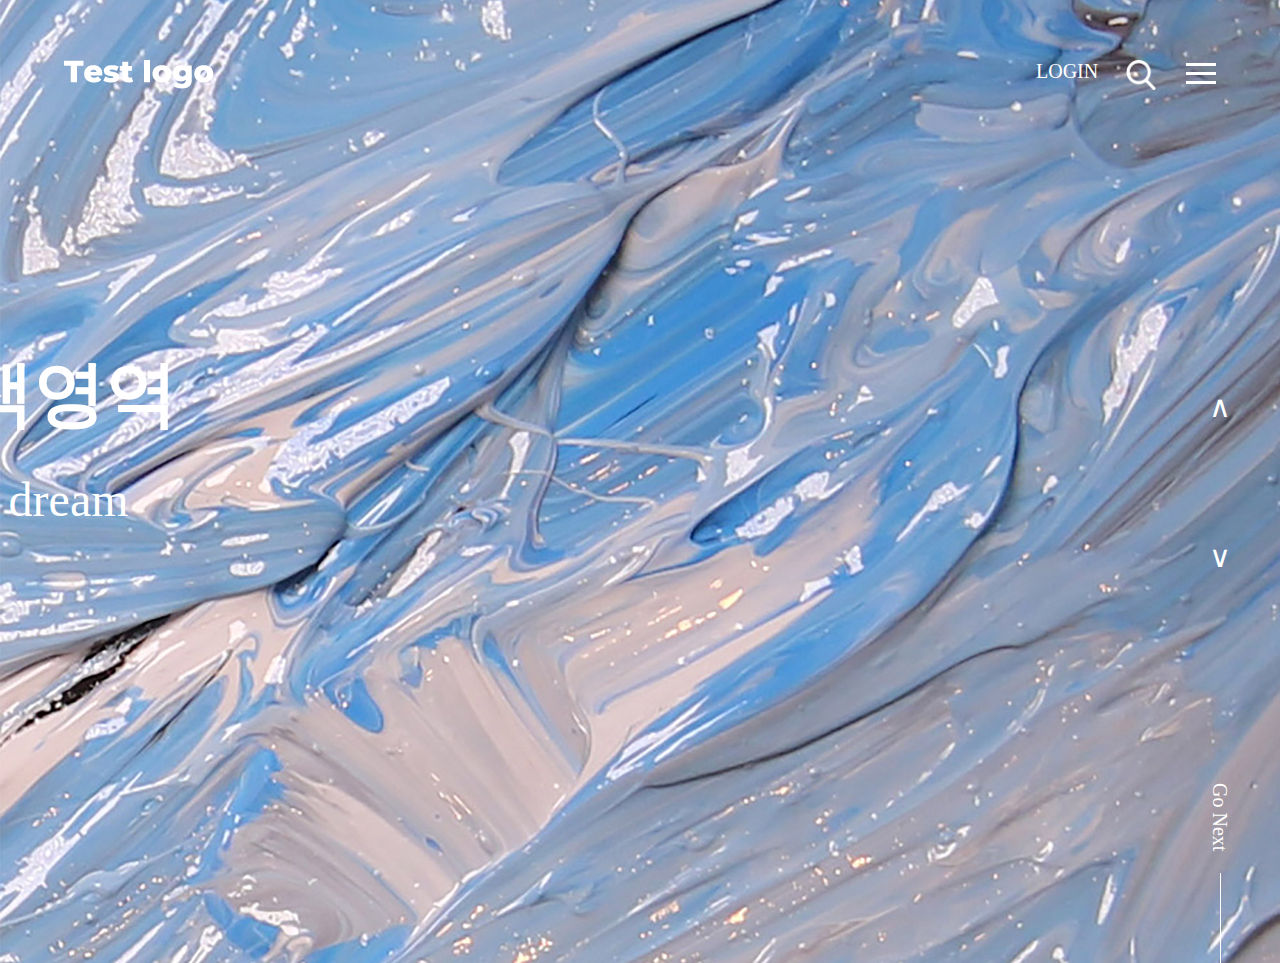
==== index.html @ 4ade202b "2023.08.21.02" ====
<!DOCTYPE html>
<html lang="en">

<head>
    <meta charset="UTF-8">
    <meta name="viewport" content="width=device-width, initial-scale=1.0">
    <title>main</title>

    <link rel="stylesheet" href="css/pr3.css">

    <script src="https://ajax.aspnetcdn.com/ajax/jQuery/jquery-3.6.0.min.js"></script>

    <script>
        $(function () {
            let page = 1;
            let total = $('.s').length;
            $('.page').html(page + ' / ' + total);

            $('.up').on('click', function () {
                page--;
                if (page < 1) {
                    page = total;
                }
                $('.page').html(page + ' / ' + total);

                $('.slide>.s:last').prependTo('.slide');
                $('.slide').css({ marginTop: '-963px' });
                $('.slide').stop().animate({ marginTop: 0 }, 500);
            });

            $('.down').on('click', function () {
                page++;
                if (page > total) {
                    page = 1;
                }
                $('.page').html(page + ' / ' + total);

                $('.slide').stop().animate({ marginTop: '-963px' }, 600, function () {
                    $('.slide>.s:first').appendTo('.slide');
                    $('.slide').css({ marginTop: 0 });
                });
            });

            $('.ic').click(function () {

                $(this).toggleClass('is-active')

                if ($('nav').hasClass('full_n')) {
                    $('nav>ul').hide();
                } else {
                    $('nav>ul').fadeIn(2000);
                }

                $('nav').toggleClass('full_n');

            });

            $('.nt').click(function () {
                $('html, body').animate({ scrollTop: 963}, 1000);

                return false;
            });
        });
    </script>
</head>
</head>

<body>
    <div id="wrap">
        <header>
            <div class="logo">
                <img src="img/testlogo.png" alt="">
            </div>
            <div id="m_menu">
                <p class="login">LOGIN</p>
                <div class="surch">
                    <img src="img/surch.png" alt="surch">
                </div>
                <div class="m_list">
                    <div id="m_icon" class="ic">
                        <span class="line"></span>
                        <span class="line"></span>
                        <span class="line"></span>
                    </div>

                </div>
            </div>

            <nav>
                <ul>
                    <li>
                        <span class="t">Epoch.P</span>
                        <ul class="sub">
                            <li>소개 <span>About us</span></li>
                            <li>관람 <span>visit</span></li>
                        </ul>
                    </li>
                    <li>
                        <span class="t">Exhbition</span>
                        <ul class="sub">
                            <li>진행중 전시<span>Current</span></li>
                            <li>예정전시 <span>Upcoming</span></li>
                            <li>지난전시<span>past</span></li>
                        </ul>
                    </li>
                    <li>
                        <span class="t">Program</span>
                        <ul class="sub">
                            <li>교육/체험프로그램<span>Past & current</span></li>
                        </ul>
                    </li>
                </ul>
            </nav>
        </header>


        <div id="slider">
            <div class="slide">

                <div class="s">

                    <div class="con">
                        <h1>채색영역</h1>
                        <p>Draw dream</p>
                    </div>

                    <img src="img/slide_m.jpg" alt="">


                </div>

                <div class="s">

                    <div class="con">
                        <span>Date 23.08.08 ~ 23.08.08</span>
                        <h1>에드워드 호퍼 <span>길 위에서</span></h1>
                        <p>Edward Hopper: On the road</p>
                        <button class="btn">전시보기</button>
                    </div>

                    <img src="img/slide1.jpg" alt="">


                </div>

                <div class="s">

                    <div class="con">
                        <span>Date 23.08.08 ~ 23.08.08</span>
                        <h1>알폰스 무하 이모션 </h1>
                        <p>Alphonse Mucha eMotion</p>
                        <button class="btn">전시보기</button>
                    </div>

                    <img src="img/slide2.jpg" alt="">
                </div>

                <div class="s">

                    <div class="con">
                        <span>Date 23.08.08 ~ 23.08.08</span>
                        <h1>박보마 <span>물질의 의식</span></h1>
                        <p>Park Bo-ma: The Consciousness of Matter</p>
                        <button class="btn">전시보기</button>
                    </div>

                    <img src="img/slide2.jpg" alt="">
                </div>

                <div class="s">

                    <div class="con">
                        <span>Date 23.08.08 ~ 23.08.08</span>
                        <h1>일리야 밀스타인 <span>기억의 캐비닛</span></h1>
                        <p>Ilya Milstein : Memory Cabinet</p>
                        <button class="btn">전시보기</button>
                    </div>

                    <img src="img/slide2.jpg" alt="">
                </div>
            </div>

            <div class="s_menu">
                <div class="pg">
                    <button class="up">&and;</button>
                    <p class="page"></p>
                    <button class="down">&or;</button>
                </div>
                <div class="nt">
                    <p>Go Next</p>
                    <div class="n"></div>
                </div>
            </div>

        </div>
    </div>
</body>

</html>
---- css/pr3.css ----
@charset "utf-8";


*{margin: 0; padding: 0; box-sizing: border-box;}

@import url('https://fonts.googleapis.com/css2?family=Montserrat:ital,wght@0,100;0,200;0,300;0,400;0,500;0,600;0,700;0,800;0,900;1,100;1,200;1,300;1,400;1,500;1,600;1,700;1,800;1,900&family=Noto+Sans+KR:wght@300;400;500;700;900&display=swap');

body{font-family: 'NotoSansKR', 'Montserrat';}
ul,li,ol{list-style: none;}

a{text-decoration: none;}

h1{font-size: 72px; color: #fff; margin-bottom: 30px;}
.btn{width: 120px; height: 45px; border: 2px solid #fff; background-color: transparent; border-radius: 10px; font-size: 18px; font-family: 'NotoSansKR'; color: #fff;}
.up,.down{width: 60px; height: 60px; font-size: 30px; color: #fff; border: none; background-color: transparent;}
.up{margin-bottom: 30px;}
#wrap{width: 100vw; position: relative; color: #fff; overflow: hidden;}

header{width: 100%; height: 150px; padding: 0 5%; position: absolute; top: 0; left: 50%; transform: translateX(-50%); z-index: 3; display: flex; align-items: center; justify-content: space-between; }

header .logo{width: 150px; height: 30px; z-index: 25;}
header .logo img{width: 100%;}

#m_menu{width: 180px; height: 30px; display: flex; justify-content: space-between;}
#m_menu .login{width: 60px; font-size: 20px; cursor: pointer;}
#m_menu .surch{width: 30px; height: 30px; cursor: pointer;}
#m_menu .surch img{width: 100%;}
#m_menu .m_list{width: 30px; height: 30px; position: relative; z-index: 25;}
#m_menu .m_list>.ic{width: 30px; height: 30px; display: flex; flex-direction: column; cursor: pointer;}
#m_menu .m_list>.ic>.line{
    width: 30px;
    height: 3px;
    background-color: #fff;
    display: block;
    margin: 3px 0;
    -webkit-transition: all 0.3s ease-in-out;
    -o-transition: all 0.3s ease-in-out;
    transition: all 0.3s ease-in-out;
}

#m_icon.is-active>.line:nth-child(2){opacity: 0;}
  
#m_icon.is-active>.line:nth-child(1){
    -webkit-transform: translateY(9px) rotate(45deg);
    -ms-transform: translateY(9px) rotate(45deg);
    -o-transform: translateY(9px) rotate(45deg);
    transform: translateY(9px) rotate(45deg);
}
  
#m_icon.is-active>.line:nth-child(3){
    -webkit-transform: translateY(-9px) rotate(-45deg);
    -ms-transform: translateY(-9px) rotate(-45deg);
    -o-transform: translateY(-9px) rotate(-45deg);
    transform: translateY(-9px) rotate(-45deg);
}
  

nav{width: 0; height: 963px; position: absolute; top: 0; right: 0; z-index: 10; background-color: #000;transition: 1s ease-in-out; display: flex; align-items: center; justify-content: center; font-family: 'Montserrat', 'NotoSansKR';}
.full_n{width: 100%;}

nav ul{width: 1200px; height: 360px; display: none;}

nav ul li{height: 60px;; display: flex; flex-direction: row; align-items: flex-end;}
nav ul li:not(:last-child){margin-bottom: 90px;}
nav ul li .t{width: 300px; font-size: 45px; font-weight: bold;}

nav ul li .sub{width: 900px; height: 30px; display: flex; align-items: flex-end; justify-content: flex-start; flex-direction: row;}
nav ul li .sub li{height: 30px; font-size: 24px; margin-bottom: 0; cursor: pointer;}
nav ul li .sub li span{font-size: 20px; color: #999; margin-left: 15px; }

nav ul li .sub li:not(:last-child){margin-right: 45px;}

#slider{width: 100%; height: 963px; overflow: hidden; position: relative;}
#slider .slide{width: 100%; position: absolute;}
#slider .slide>.s{width: 100%; height: 963px; position: relative;}

#slider .slide>.s>.img{width: 100%; position: absolute;}

#slider .slide>.s>.con{width: 1500px; height: 480px; position: absolute; top: 50%; left: 50%; transform:translate(-50%, -50%); display: flex; flex-direction: column; justify-content: center; z-index: 1;}

#slider .slide>.s>.con span{font-size: 30px; color: #fff; margin-bottom: 30px;}
#slider .slide>.s>.con p{font-size: 48px; color: #fff; margin-bottom: 90px;}

#slider .s_menu{width: 90px; height: 963px; position: absolute; top: 0; right: 0; z-index: 2;}

#slider .s_menu>.pg{width: 60px; height: 210px; position: absolute; top: 50%; transform: translateY(-50%);}
#slider .s_menu>.pg>.page{width: 60px; height: 30px; margin-bottom: 30px; text-align: center; line-height: 30px;}

#slider .s_menu>.nt{width: 60px; height: 180px; display: flex; flex-direction: column; align-items: center; justify-content: space-between; cursor: pointer; position: absolute; bottom: 0;}
#slider .s_menu>.nt p{width: 30px; height: 90px; font-size: 20px;  writing-mode: vertical-rl; line-height: 30px;}

#slider .s_menu>.nt>.n{content: ''; width: 1px; height: 90px; background-color: #fff;}
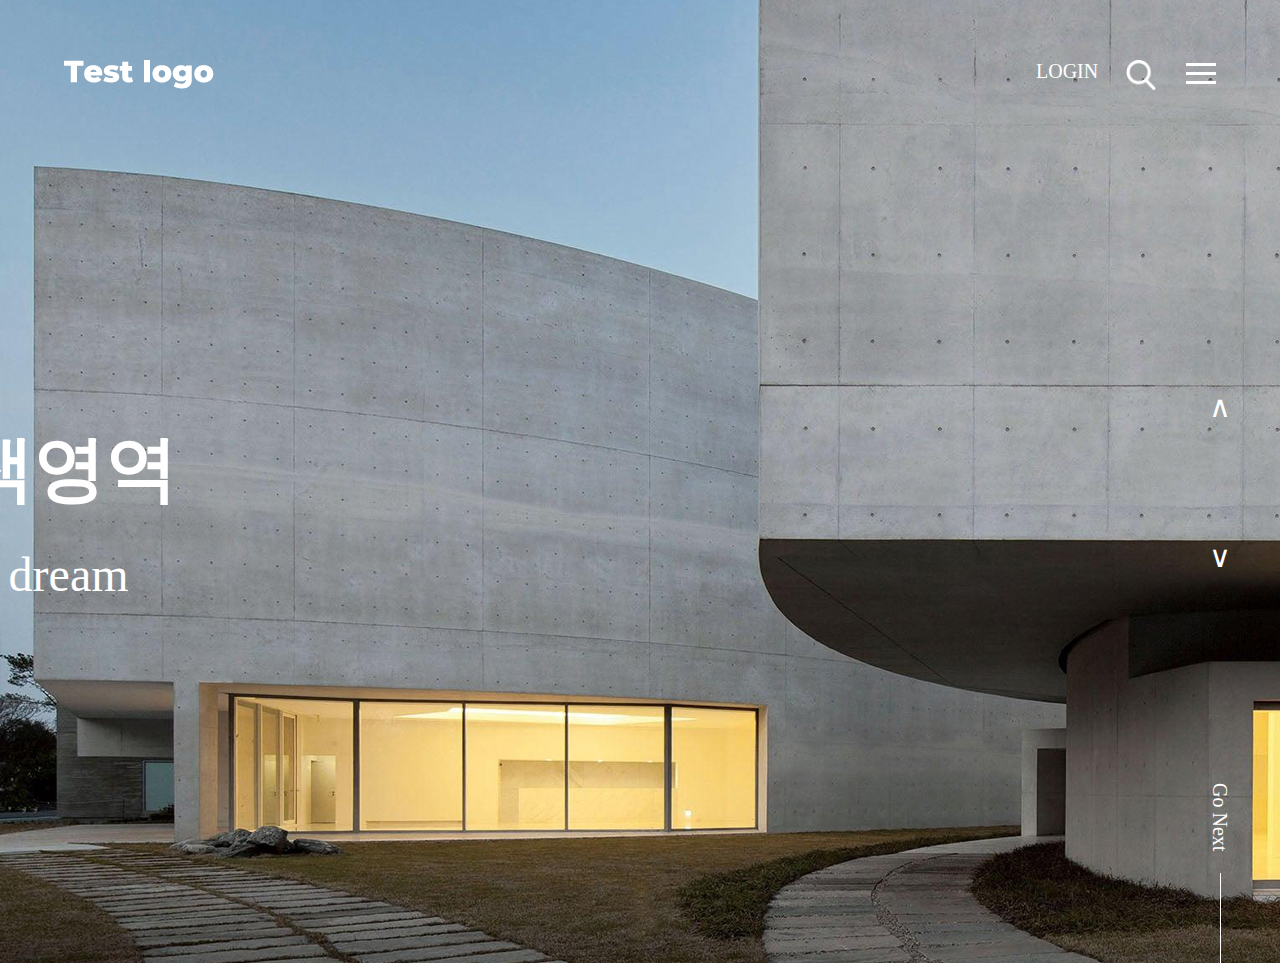
==== commit 521acb09: "2023.08.21.03" ====
--- a/index.html
+++ b/index.html
@@ -124,7 +124,7 @@
                         <p>Draw dream</p>
                     </div>
 
-                    <img src="img/slide_m.jpg" alt="">
+                    <img src="img/건물_4.jpg" alt="">
 
 
                 </div>
--- a/css/pr3.css
+++ b/css/pr3.css
@@ -76,7 +76,7 @@
 
 #slider .slide>.s>.img{width: 100%; position: absolute;}
 
-#slider .slide>.s>.con{width: 1500px; height: 480px; position: absolute; top: 50%; left: 50%; transform:translate(-50%, -50%); display: flex; flex-direction: column; justify-content: center; z-index: 1;}
+#slider .slide>.s>.con{width: 1500px; height: 813px; position: absolute; bottom: 0; left: 50%; transform:translateX(-50%); display: flex; flex-direction: column; justify-content: center; z-index: 1;}
 
 #slider .slide>.s>.con span{font-size: 30px; color: #fff; margin-bottom: 30px;}
 #slider .slide>.s>.con p{font-size: 48px; color: #fff; margin-bottom: 90px;}
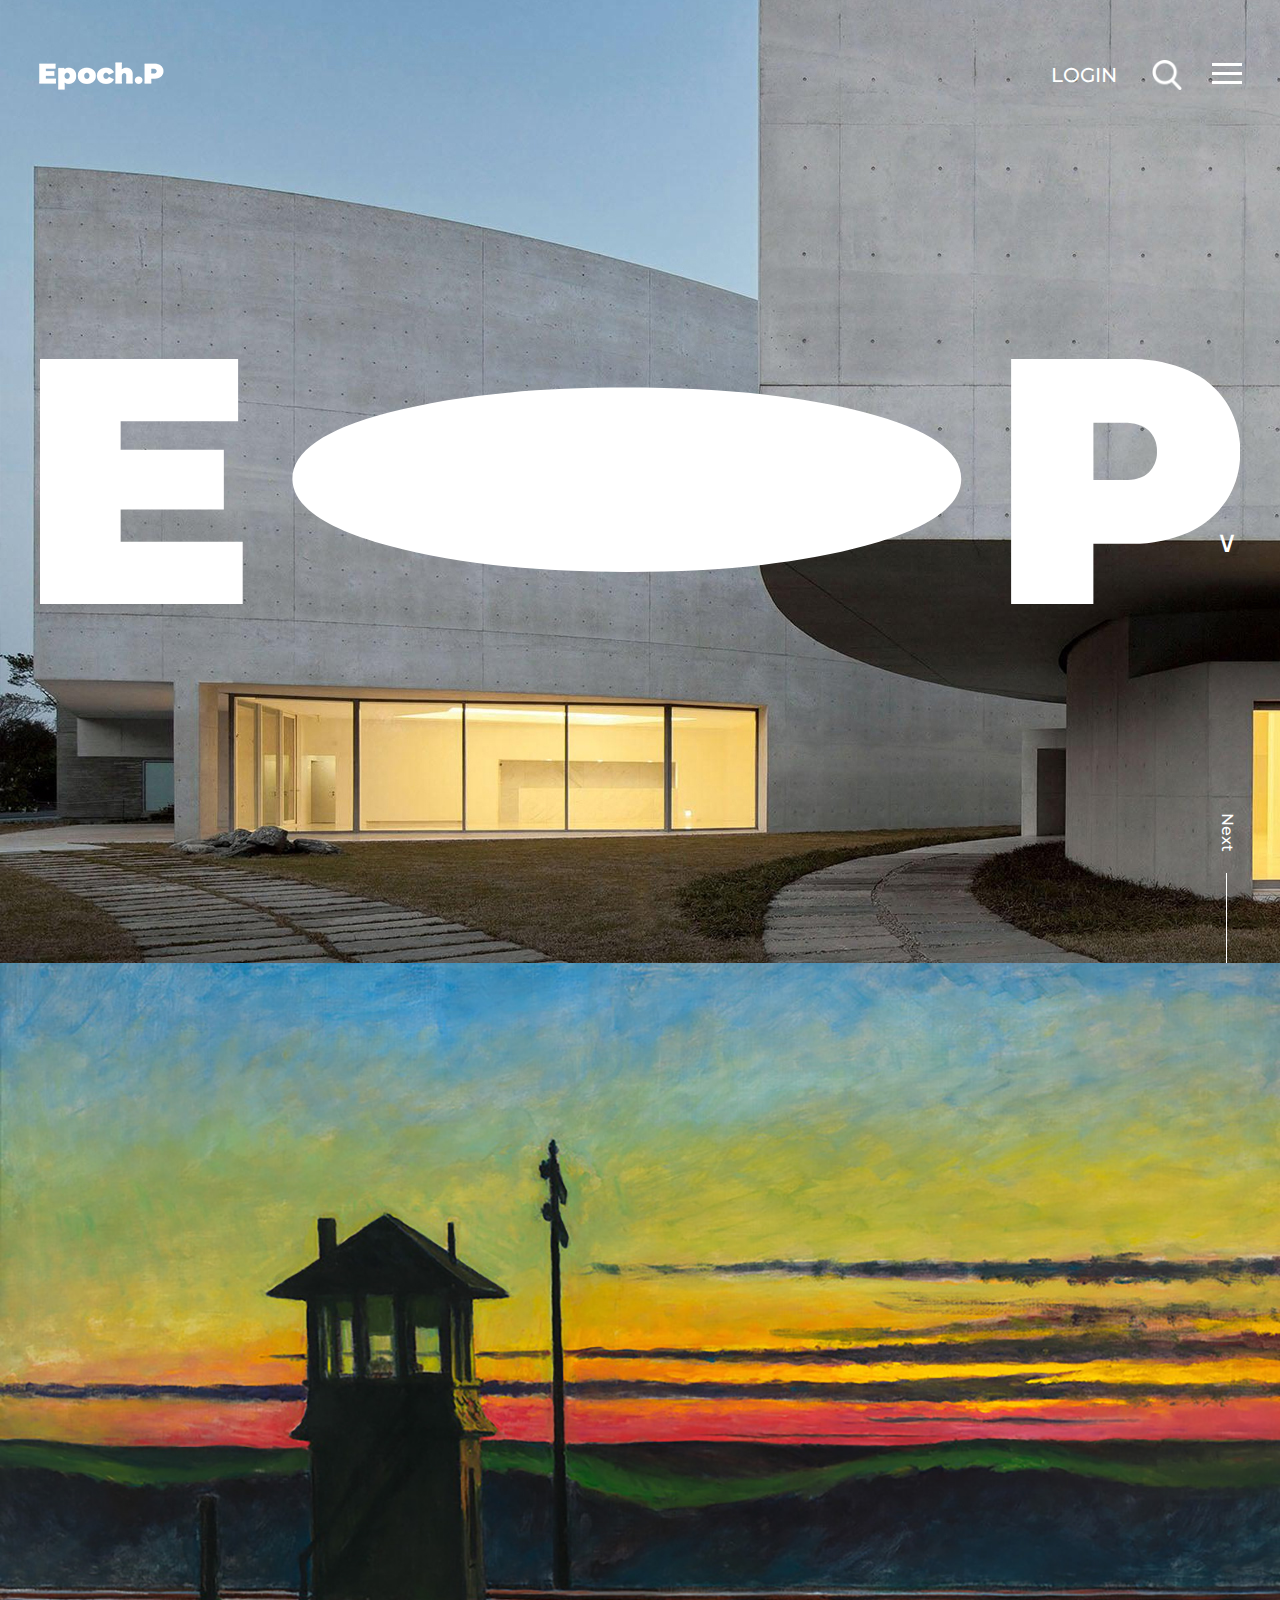
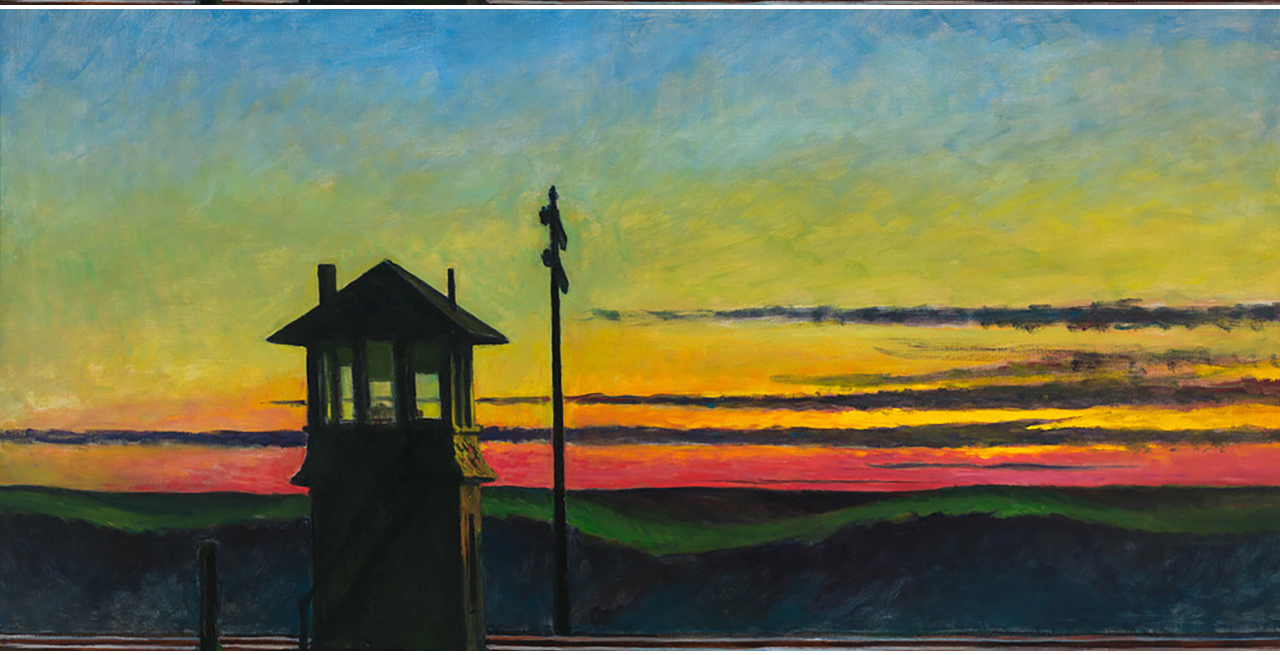
==== commit b1f4410d: "2023.08.22.01" ====
--- a/index.html
+++ b/index.html
@@ -12,11 +12,15 @@
 
     <script>
         $(function () {
+
+            // page index
             let page = 1;
             let total = $('.s').length;
             $('.page').html(page + ' / ' + total);
 
-            $('.up').on('click', function () {
+            // click slide
+
+            function up(){
                 page--;
                 if (page < 1) {
                     page = total;
@@ -25,10 +29,10 @@
 
                 $('.slide>.s:last').prependTo('.slide');
                 $('.slide').css({ marginTop: '-963px' });
-                $('.slide').stop().animate({ marginTop: 0 }, 500);
-            });
-
-            $('.down').on('click', function () {
+                $('.slide').stop().animate({ marginTop: 0 }, 600);
+            }
+
+            function down(){
                 page++;
                 if (page > total) {
                     page = 1;
@@ -39,6 +43,16 @@
                     $('.slide>.s:first').appendTo('.slide');
                     $('.slide').css({ marginTop: 0 });
                 });
+            }
+
+            // setInterval(down,3500);
+
+            $('.up').on('click', function () {
+                up();
+            });
+
+            $('.down').on('click', function () {
+                down();
             });
 
             $('.ic').click(function () {
@@ -56,7 +70,7 @@
             });
 
             $('.nt').click(function () {
-                $('html, body').animate({ scrollTop: 963}, 1000);
+                $('html, body').animate({ scrollTop: 963 }, 1000);
 
                 return false;
             });
@@ -69,7 +83,7 @@
     <div id="wrap">
         <header>
             <div class="logo">
-                <img src="img/testlogo.png" alt="">
+                <img src="img/logo1.png" alt="">
             </div>
             <div id="m_menu">
                 <p class="login">LOGIN</p>
@@ -91,22 +105,52 @@
                     <li>
                         <span class="t">Epoch.P</span>
                         <ul class="sub">
-                            <li>소개 <span>About us</span></li>
-                            <li>관람 <span>visit</span></li>
+                            <li>
+                                <a href="#">
+                                    소개 
+                                    <span>About us</span>
+                                </a>
+                            </li>
+                            <li>
+                                <a href="#">
+                                    관람 
+                                    <span>visit</span>
+                                </a>
+                            </li>
                         </ul>
                     </li>
                     <li>
                         <span class="t">Exhbition</span>
                         <ul class="sub">
-                            <li>진행중 전시<span>Current</span></li>
-                            <li>예정전시 <span>Upcoming</span></li>
-                            <li>지난전시<span>past</span></li>
+                            <li>
+                                <a href="#">
+                                    진행중 전시
+                                    <span>Current</span>
+                                </a>
+                            </li>
+                            <li>
+                                <a href="#">
+                                    예정전시 
+                                    <span>Upcoming</span>
+                                </a>
+                            </li>
+                            <li>
+                                <a href="#">
+                                    지난전시
+                                    <span>past</span>
+                                </a>
+                            </li>
                         </ul>
                     </li>
                     <li>
                         <span class="t">Program</span>
                         <ul class="sub">
-                            <li>교육/체험프로그램<span>Past & current</span></li>
+                            <li>
+                                <a href="#">
+                                    교육/체험프로그램
+                                    <span>Past & current</span>
+                                </a>
+                            </li>
                         </ul>
                     </li>
                 </ul>
@@ -120,8 +164,7 @@
                 <div class="s">
 
                     <div class="con">
-                        <h1>채색영역</h1>
-                        <p>Draw dream</p>
+                        <img src="img/logo2.svg" alt="">
                     </div>
 
                     <img src="img/건물_4.jpg" alt="">
@@ -138,7 +181,7 @@
                         <button class="btn">전시보기</button>
                     </div>
 
-                    <img src="img/slide1.jpg" alt="">
+                    <img src="img/Edward Hopper_4.jpg" alt="">
 
 
                 </div>
@@ -152,7 +195,7 @@
                         <button class="btn">전시보기</button>
                     </div>
 
-                    <img src="img/slide2.jpg" alt="">
+                    <img src="img/Alphonse Mucha_3.jpg" alt="">
                 </div>
 
                 <div class="s">
@@ -164,7 +207,7 @@
                         <button class="btn">전시보기</button>
                     </div>
 
-                    <img src="img/slide2.jpg" alt="">
+                    <img src="img/박보마.jpg" alt="">
                 </div>
 
                 <div class="s">
@@ -176,7 +219,7 @@
                         <button class="btn">전시보기</button>
                     </div>
 
-                    <img src="img/slide2.jpg" alt="">
+                    <img src="img/밀리야_밀스타인1.jpg" alt="">
                 </div>
             </div>
 
@@ -187,12 +230,17 @@
                     <button class="down">&or;</button>
                 </div>
                 <div class="nt">
-                    <p>Go Next</p>
+                    <p>Next</p>
                     <div class="n"></div>
                 </div>
             </div>
 
         </div>
+        <div style="width: 100%;">
+            <img src="img/slide1.jpg" alt="" style="width: 100%;">
+            <img src="img/slide1.jpg" alt="" style="width: 100%;">
+        </div>
+        
     </div>
 </body>
 
--- a/css/pr3.css
+++ b/css/pr3.css
@@ -1,30 +1,41 @@
 @charset "utf-8";
 
+@import url('https://fonts.googleapis.com/css2?family=Montserrat:ital,wght@0,100;0,200;0,300;0,400;0,500;0,600;0,700;0,800;0,900;1,100;1,200;1,300;1,400;1,500;1,600;1,700;1,800;1,900&family=Noto+Sans+KR:wght@300;400;500;700;900&display=swap');
+
+/* 기본세팅 */
 
 *{margin: 0; padding: 0; box-sizing: border-box;}
-
-@import url('https://fonts.googleapis.com/css2?family=Montserrat:ital,wght@0,100;0,200;0,300;0,400;0,500;0,600;0,700;0,800;0,900;1,100;1,200;1,300;1,400;1,500;1,600;1,700;1,800;1,900&family=Noto+Sans+KR:wght@300;400;500;700;900&display=swap');
 
 body{font-family: 'NotoSansKR', 'Montserrat';}
 ul,li,ol{list-style: none;}
 
-a{text-decoration: none;}
+a{text-decoration: none; color: #fff;}
 
 h1{font-size: 72px; color: #fff; margin-bottom: 30px;}
-.btn{width: 120px; height: 45px; border: 2px solid #fff; background-color: transparent; border-radius: 10px; font-size: 18px; font-family: 'NotoSansKR'; color: #fff;}
-.up,.down{width: 60px; height: 60px; font-size: 30px; color: #fff; border: none; background-color: transparent;}
-.up{margin-bottom: 30px;}
-#wrap{width: 100vw; position: relative; color: #fff; overflow: hidden;}
 
-header{width: 100%; height: 150px; padding: 0 5%; position: absolute; top: 0; left: 50%; transform: translateX(-50%); z-index: 3; display: flex; align-items: center; justify-content: space-between; }
+/* button */
+.btn{width: 120px; height: 45px; border: 2px solid #fff; background-color: transparent; border-radius: 10px; font-size: 20px; color: #fff;}
+.up,.down{width: 30px; height: 30px; font-size: 30px; font-weight: 500; color: #fff; border: none; background-color: transparent; line-height: 30px;}
+.up{margin-bottom: 30px; }
 
-header .logo{width: 150px; height: 30px; z-index: 25;}
+#wrap{width: 100%; position: relative; color: #fff; overflow: hidden;}
+
+/* header */
+
+header{width: 100%; height: 150px; padding: 0 3%; position: absolute; top: 0; left: 50%; transform: translateX(-50%); z-index: 3; display: flex; align-items: center; justify-content: space-between; }
+
+header .logo{width: 126px; height: 30px; z-index: 25;}
 header .logo img{width: 100%;}
 
-#m_menu{width: 180px; height: 30px; display: flex; justify-content: space-between;}
-#m_menu .login{width: 60px; font-size: 20px; cursor: pointer;}
+/* menu 모음 */
+
+#m_menu{width: 195px; height: 30px; display: flex; justify-content: space-between;}
+#m_menu .login{width: 75px; font-size: 20px; text-align: center; line-height: 30px; cursor: pointer; font-weight: 500;}
 #m_menu .surch{width: 30px; height: 30px; cursor: pointer;}
 #m_menu .surch img{width: 100%;}
+
+/* menu */
+/* menu icon */
 #m_menu .m_list{width: 30px; height: 30px; position: relative; z-index: 25;}
 #m_menu .m_list>.ic{width: 30px; height: 30px; display: flex; flex-direction: column; cursor: pointer;}
 #m_menu .m_list>.ic>.line{
@@ -54,21 +65,24 @@
     transform: translateY(-9px) rotate(-45deg);
 }
   
+/* menu list */
 
 nav{width: 0; height: 963px; position: absolute; top: 0; right: 0; z-index: 10; background-color: #000;transition: 1s ease-in-out; display: flex; align-items: center; justify-content: center; font-family: 'Montserrat', 'NotoSansKR';}
 .full_n{width: 100%;}
 
 nav ul{width: 1200px; height: 360px; display: none;}
 
-nav ul li{height: 60px;; display: flex; flex-direction: row; align-items: flex-end;}
+nav ul li{height: 60px;; display: flex; flex-direction: row; align-items: center;}
 nav ul li:not(:last-child){margin-bottom: 90px;}
 nav ul li .t{width: 300px; font-size: 45px; font-weight: bold;}
 
-nav ul li .sub{width: 900px; height: 30px; display: flex; align-items: flex-end; justify-content: flex-start; flex-direction: row;}
+nav ul li .sub{width: 900px; height: 30px; display: flex; justify-content: center; justify-content: flex-start; flex-direction: row;}
 nav ul li .sub li{height: 30px; font-size: 24px; margin-bottom: 0; cursor: pointer;}
 nav ul li .sub li span{font-size: 20px; color: #999; margin-left: 15px; }
 
 nav ul li .sub li:not(:last-child){margin-right: 45px;}
+
+/* slider */
 
 #slider{width: 100%; height: 963px; overflow: hidden; position: relative;}
 #slider .slide{width: 100%; position: absolute;}
@@ -76,17 +90,21 @@
 
 #slider .slide>.s>.img{width: 100%; position: absolute;}
 
-#slider .slide>.s>.con{width: 1500px; height: 813px; position: absolute; bottom: 0; left: 50%; transform:translateX(-50%); display: flex; flex-direction: column; justify-content: center; z-index: 1;}
+#slider .slide>.s>.con{width: 1200px; height: 963px; position: absolute; bottom: 0; left: 50%; transform:translateX(-50%); display: flex; flex-direction: column; justify-content: center; z-index: 1;}
 
 #slider .slide>.s>.con span{font-size: 30px; color: #fff; margin-bottom: 30px;}
 #slider .slide>.s>.con p{font-size: 48px; color: #fff; margin-bottom: 90px;}
 
-#slider .s_menu{width: 90px; height: 963px; position: absolute; top: 0; right: 0; z-index: 2;}
+#slider .s_menu{width: 30px; height: 963px; position: absolute; top: 0; right: 3%; z-index: 2;}
 
-#slider .s_menu>.pg{width: 60px; height: 210px; position: absolute; top: 50%; transform: translateY(-50%);}
-#slider .s_menu>.pg>.page{width: 60px; height: 30px; margin-bottom: 30px; text-align: center; line-height: 30px;}
+#slider .s_menu>.pg{width: 30px; height: 150px; position: absolute; top: 50%; transform: translateY(-50%);}
+#slider .s_menu>.pg>.page{width: 30px; height: 30px; margin-bottom: 30px; text-align: center; line-height: 30px; font-size: 14px; font-weight: 500;}
 
-#slider .s_menu>.nt{width: 60px; height: 180px; display: flex; flex-direction: column; align-items: center; justify-content: space-between; cursor: pointer; position: absolute; bottom: 0;}
-#slider .s_menu>.nt p{width: 30px; height: 90px; font-size: 20px;  writing-mode: vertical-rl; line-height: 30px;}
+#slider .s_menu>.nt{width: 30px; height: 150px; display: flex; flex-direction: column; align-items: center; justify-content: space-between; cursor: pointer; position: absolute; bottom: 0;}
+#slider .s_menu>.nt p{width: 30px; height: 45px; font-size: 16px;  writing-mode: vertical-rl; line-height: 30px; font-weight: 500;}
 
-#slider .s_menu>.nt>.n{content: ''; width: 1px; height: 90px; background-color: #fff;}+#slider .s_menu>.nt>.n{content: ''; width: 1px; height: 90px; background-color: #fff;}
+
+/* @keyframes n_ani{
+
+} */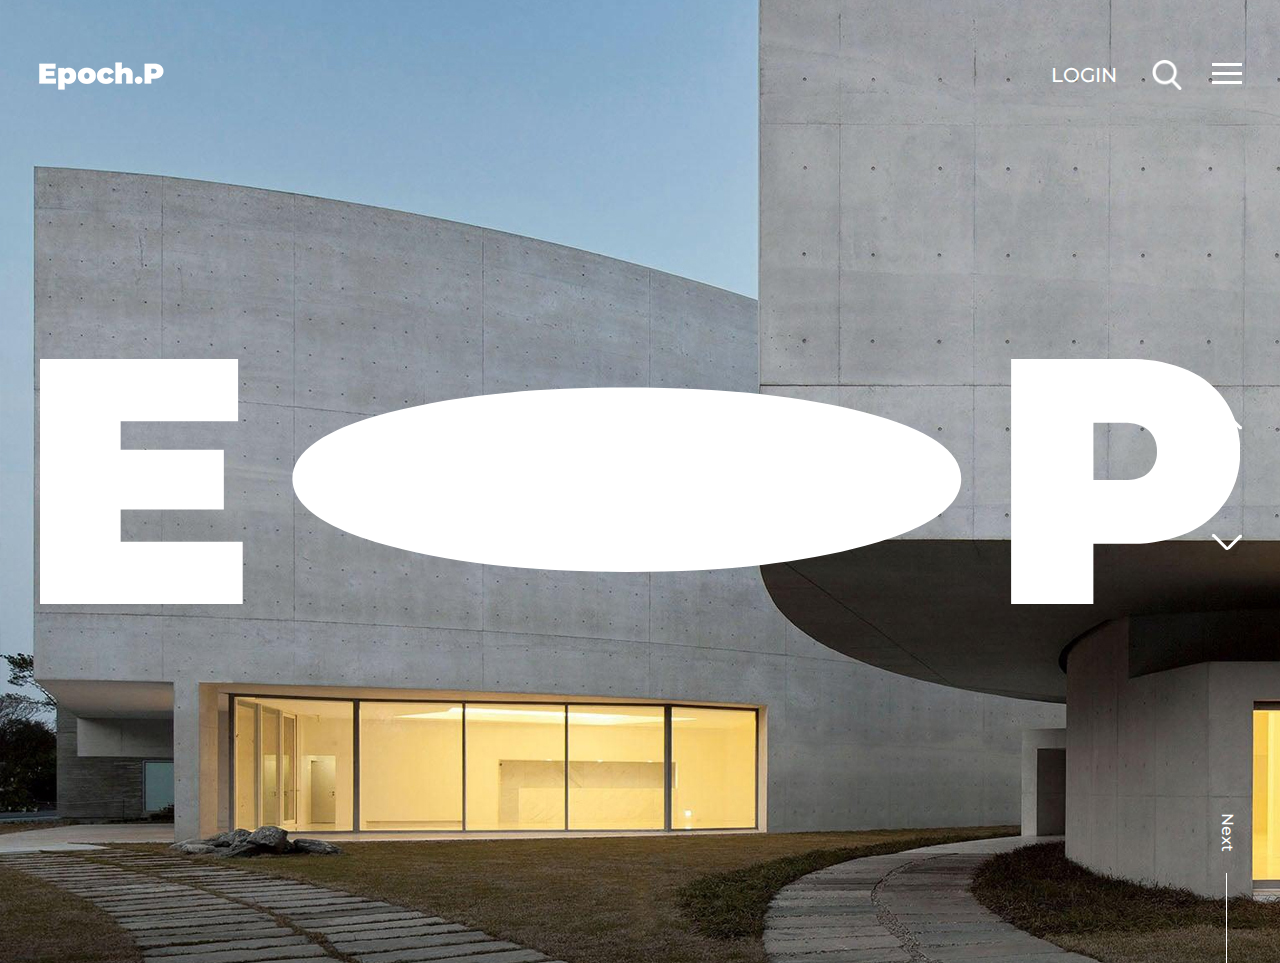
==== commit a820f5c3: "2023.08.23.01" ====
--- a/index.html
+++ b/index.html
@@ -1,11 +1,12 @@
 <!DOCTYPE html>
-<html lang="en">
+<html lang="ko">
 
 <head>
     <meta charset="UTF-8">
     <meta name="viewport" content="width=device-width, initial-scale=1.0">
     <title>main</title>
 
+    <link rel="stylesheet" href="css/common.css">
     <link rel="stylesheet" href="css/pr3.css">
 
     <script src="https://ajax.aspnetcdn.com/ajax/jQuery/jquery-3.6.0.min.js"></script>
@@ -14,14 +15,15 @@
         $(function () {
 
             // page index
-            let page = 1;
+            let page = $('.s').eq(0).attr('data-value');
             let total = $('.s').length;
             $('.page').html(page + ' / ' + total);
 
             // click slide
 
             function up(){
-                page--;
+                page = $('.s').eq(-1).attr('data-value');
+
                 if (page < 1) {
                     page = total;
                 }
@@ -33,7 +35,8 @@
             }
 
             function down(){
-                page++;
+                page = $('.s').eq(1).attr('data-value');
+
                 if (page > total) {
                     page = 1;
                 }
@@ -45,7 +48,7 @@
                 });
             }
 
-            // setInterval(down,3500);
+            setInterval(down,3500);
 
             $('.up').on('click', function () {
                 up();
@@ -54,6 +57,8 @@
             $('.down').on('click', function () {
                 down();
             });
+
+            // mainmenu
 
             $('.ic').click(function () {
 
@@ -69,6 +74,8 @@
 
             });
 
+            // submenu
+
             $('.nt').click(function () {
                 $('html, body').animate({ scrollTop: 963 }, 1000);
 
@@ -161,7 +168,7 @@
         <div id="slider">
             <div class="slide">
 
-                <div class="s">
+                <div class="s" data-value="1">
 
                     <div class="con">
                         <img src="img/logo2.svg" alt="">
@@ -172,7 +179,7 @@
 
                 </div>
 
-                <div class="s">
+                <div class="s" data-value="2">
 
                     <div class="con">
                         <span>Date 23.08.08 ~ 23.08.08</span>
@@ -186,7 +193,7 @@
 
                 </div>
 
-                <div class="s">
+                <div class="s" data-value="3">
 
                     <div class="con">
                         <span>Date 23.08.08 ~ 23.08.08</span>
@@ -198,7 +205,7 @@
                     <img src="img/Alphonse Mucha_3.jpg" alt="">
                 </div>
 
-                <div class="s">
+                <div class="s" data-value="4">
 
                     <div class="con">
                         <span>Date 23.08.08 ~ 23.08.08</span>
@@ -210,7 +217,7 @@
                     <img src="img/박보마.jpg" alt="">
                 </div>
 
-                <div class="s">
+                <div class="s" data-value="5">
 
                     <div class="con">
                         <span>Date 23.08.08 ~ 23.08.08</span>
@@ -225,9 +232,13 @@
 
             <div class="s_menu">
                 <div class="pg">
-                    <button class="up">&and;</button>
+                    <button class="up">
+                        <img src="img/b1.png" alt="">
+                    </button>
                     <p class="page"></p>
-                    <button class="down">&or;</button>
+                    <button class="down">
+                        <img src="img/b2.png" alt="">
+                    </button>
                 </div>
                 <div class="nt">
                     <p>Next</p>
@@ -236,11 +247,6 @@
             </div>
 
         </div>
-        <div style="width: 100%;">
-            <img src="img/slide1.jpg" alt="" style="width: 100%;">
-            <img src="img/slide1.jpg" alt="" style="width: 100%;">
-        </div>
-        
     </div>
 </body>
 
--- a/css/common.css
+++ b/css/common.css
@@ -0,0 +1,85 @@
+@charset "utf-8";
+
+@import url('https://fonts.googleapis.com/css2?family=Montserrat:ital,wght@0,100;0,200;0,300;0,400;0,500;0,600;0,700;0,800;0,900;1,100;1,200;1,300;1,400;1,500;1,600;1,700;1,800;1,900&family=Noto+Sans+KR:wght@300;400;500;700;900&display=swap');
+
+/* 기본세팅 */
+
+*{margin: 0; padding: 0; box-sizing: border-box;}
+
+body{font-family: 'NotoSansKR', 'Montserrat';}
+ul,li,ol{list-style: none;}
+
+a{text-decoration: none; color: #fff;}
+
+h1{font-size: 72px; color: #fff; margin-bottom: 30px;}
+
+#wrap{width: 100%; position: relative; color: #fff;}
+
+/* button */
+.btn{width: 120px; height: 45px; border: 2px solid #fff; background-color: transparent; border-radius: 10px; font-size: 20px; color: #fff;}
+.up,.down{width: 30px; height: 30px; border: none; background-color: transparent;}
+.up{margin-bottom: 30px; }
+
+.up>img,.down>img{width: 100%;}
+
+/* header */
+
+header{width: 100%; height: 150px; padding: 0 3%; position: absolute; top: 0; left: 50%; transform: translateX(-50%); z-index: 3; display: flex; align-items: center; justify-content: space-between; }
+
+header .logo{width: 126px; height: 30px; z-index: 25;}
+header .logo img{width: 100%;}
+
+/* menu 모음 */
+
+#m_menu{width: 195px; height: 30px; display: flex; justify-content: space-between;}
+#m_menu .login{width: 75px; font-size: 20px; text-align: center; line-height: 30px; cursor: pointer; font-weight: 500;}
+#m_menu .surch{width: 30px; height: 30px; cursor: pointer;}
+#m_menu .surch img{width: 100%;}
+
+/* menu */
+/* menu icon */
+#m_menu .m_list{width: 30px; height: 30px; position: relative; z-index: 25;}
+#m_menu .m_list>.ic{width: 30px; height: 30px; display: flex; flex-direction: column; cursor: pointer;}
+#m_menu .m_list>.ic>.line{
+    width: 30px;
+    height: 3px;
+    background-color: #fff;
+    display: block;
+    margin: 3px 0;
+    -webkit-transition: all 0.3s ease-in-out;
+    -o-transition: all 0.3s ease-in-out;
+    transition: all 0.3s ease-in-out;
+}
+
+#m_icon.is-active>.line:nth-child(2){opacity: 0;}
+  
+#m_icon.is-active>.line:nth-child(1){
+    -webkit-transform: translateY(9px) rotate(45deg);
+    -ms-transform: translateY(9px) rotate(45deg);
+    -o-transform: translateY(9px) rotate(45deg);
+    transform: translateY(9px) rotate(45deg);
+}
+  
+#m_icon.is-active>.line:nth-child(3){
+    -webkit-transform: translateY(-9px) rotate(-45deg);
+    -ms-transform: translateY(-9px) rotate(-45deg);
+    -o-transform: translateY(-9px) rotate(-45deg);
+    transform: translateY(-9px) rotate(-45deg);
+}
+  
+/* menu list */
+
+nav{width: 0; height: 963px; position: absolute; top: 0; right: 0; z-index: 10; background-color: #000;transition: 1s ease-in-out; display: flex; align-items: center; justify-content: center; font-family: 'Montserrat', 'NotoSansKR';}
+.full_n{width: 100%;}
+
+nav ul{width: 1200px; height: 360px; display: none;}
+
+nav ul li{height: 60px;; display: flex; flex-direction: row; align-items: center;}
+nav ul li:not(:last-child){margin-bottom: 90px;}
+nav ul li .t{width: 300px; font-size: 45px; font-weight: bold;}
+
+nav ul li .sub{width: 900px; height: 30px; display: flex; justify-content: center; justify-content: flex-start; flex-direction: row;}
+nav ul li .sub li{height: 30px; font-size: 24px; margin-bottom: 0; cursor: pointer;}
+nav ul li .sub li span{font-size: 20px; color: #999; margin-left: 15px; }
+
+nav ul li .sub li:not(:last-child){margin-right: 45px;}--- a/css/pr3.css
+++ b/css/pr3.css
@@ -1,86 +1,4 @@
 @charset "utf-8";
-
-@import url('https://fonts.googleapis.com/css2?family=Montserrat:ital,wght@0,100;0,200;0,300;0,400;0,500;0,600;0,700;0,800;0,900;1,100;1,200;1,300;1,400;1,500;1,600;1,700;1,800;1,900&family=Noto+Sans+KR:wght@300;400;500;700;900&display=swap');
-
-/* 기본세팅 */
-
-*{margin: 0; padding: 0; box-sizing: border-box;}
-
-body{font-family: 'NotoSansKR', 'Montserrat';}
-ul,li,ol{list-style: none;}
-
-a{text-decoration: none; color: #fff;}
-
-h1{font-size: 72px; color: #fff; margin-bottom: 30px;}
-
-/* button */
-.btn{width: 120px; height: 45px; border: 2px solid #fff; background-color: transparent; border-radius: 10px; font-size: 20px; color: #fff;}
-.up,.down{width: 30px; height: 30px; font-size: 30px; font-weight: 500; color: #fff; border: none; background-color: transparent; line-height: 30px;}
-.up{margin-bottom: 30px; }
-
-#wrap{width: 100%; position: relative; color: #fff; overflow: hidden;}
-
-/* header */
-
-header{width: 100%; height: 150px; padding: 0 3%; position: absolute; top: 0; left: 50%; transform: translateX(-50%); z-index: 3; display: flex; align-items: center; justify-content: space-between; }
-
-header .logo{width: 126px; height: 30px; z-index: 25;}
-header .logo img{width: 100%;}
-
-/* menu 모음 */
-
-#m_menu{width: 195px; height: 30px; display: flex; justify-content: space-between;}
-#m_menu .login{width: 75px; font-size: 20px; text-align: center; line-height: 30px; cursor: pointer; font-weight: 500;}
-#m_menu .surch{width: 30px; height: 30px; cursor: pointer;}
-#m_menu .surch img{width: 100%;}
-
-/* menu */
-/* menu icon */
-#m_menu .m_list{width: 30px; height: 30px; position: relative; z-index: 25;}
-#m_menu .m_list>.ic{width: 30px; height: 30px; display: flex; flex-direction: column; cursor: pointer;}
-#m_menu .m_list>.ic>.line{
-    width: 30px;
-    height: 3px;
-    background-color: #fff;
-    display: block;
-    margin: 3px 0;
-    -webkit-transition: all 0.3s ease-in-out;
-    -o-transition: all 0.3s ease-in-out;
-    transition: all 0.3s ease-in-out;
-}
-
-#m_icon.is-active>.line:nth-child(2){opacity: 0;}
-  
-#m_icon.is-active>.line:nth-child(1){
-    -webkit-transform: translateY(9px) rotate(45deg);
-    -ms-transform: translateY(9px) rotate(45deg);
-    -o-transform: translateY(9px) rotate(45deg);
-    transform: translateY(9px) rotate(45deg);
-}
-  
-#m_icon.is-active>.line:nth-child(3){
-    -webkit-transform: translateY(-9px) rotate(-45deg);
-    -ms-transform: translateY(-9px) rotate(-45deg);
-    -o-transform: translateY(-9px) rotate(-45deg);
-    transform: translateY(-9px) rotate(-45deg);
-}
-  
-/* menu list */
-
-nav{width: 0; height: 963px; position: absolute; top: 0; right: 0; z-index: 10; background-color: #000;transition: 1s ease-in-out; display: flex; align-items: center; justify-content: center; font-family: 'Montserrat', 'NotoSansKR';}
-.full_n{width: 100%;}
-
-nav ul{width: 1200px; height: 360px; display: none;}
-
-nav ul li{height: 60px;; display: flex; flex-direction: row; align-items: center;}
-nav ul li:not(:last-child){margin-bottom: 90px;}
-nav ul li .t{width: 300px; font-size: 45px; font-weight: bold;}
-
-nav ul li .sub{width: 900px; height: 30px; display: flex; justify-content: center; justify-content: flex-start; flex-direction: row;}
-nav ul li .sub li{height: 30px; font-size: 24px; margin-bottom: 0; cursor: pointer;}
-nav ul li .sub li span{font-size: 20px; color: #999; margin-left: 15px; }
-
-nav ul li .sub li:not(:last-child){margin-right: 45px;}
 
 /* slider */
 
@@ -103,8 +21,9 @@
 #slider .s_menu>.nt{width: 30px; height: 150px; display: flex; flex-direction: column; align-items: center; justify-content: space-between; cursor: pointer; position: absolute; bottom: 0;}
 #slider .s_menu>.nt p{width: 30px; height: 45px; font-size: 16px;  writing-mode: vertical-rl; line-height: 30px; font-weight: 500;}
 
-#slider .s_menu>.nt>.n{content: ''; width: 1px; height: 90px; background-color: #fff;}
+#slider .s_menu>.nt>.n{content: ''; width: 1px; height: 90px; background-color: #fff;  animation-name: n_ani; animation-duration: 3s; animation-timing-function: ease-in-out; animation-iteration-count: infinite;}
 
-/* @keyframes n_ani{
-
-} */+@keyframes n_ani{
+    from{height: 90px;}
+    to{height: 0;}
+}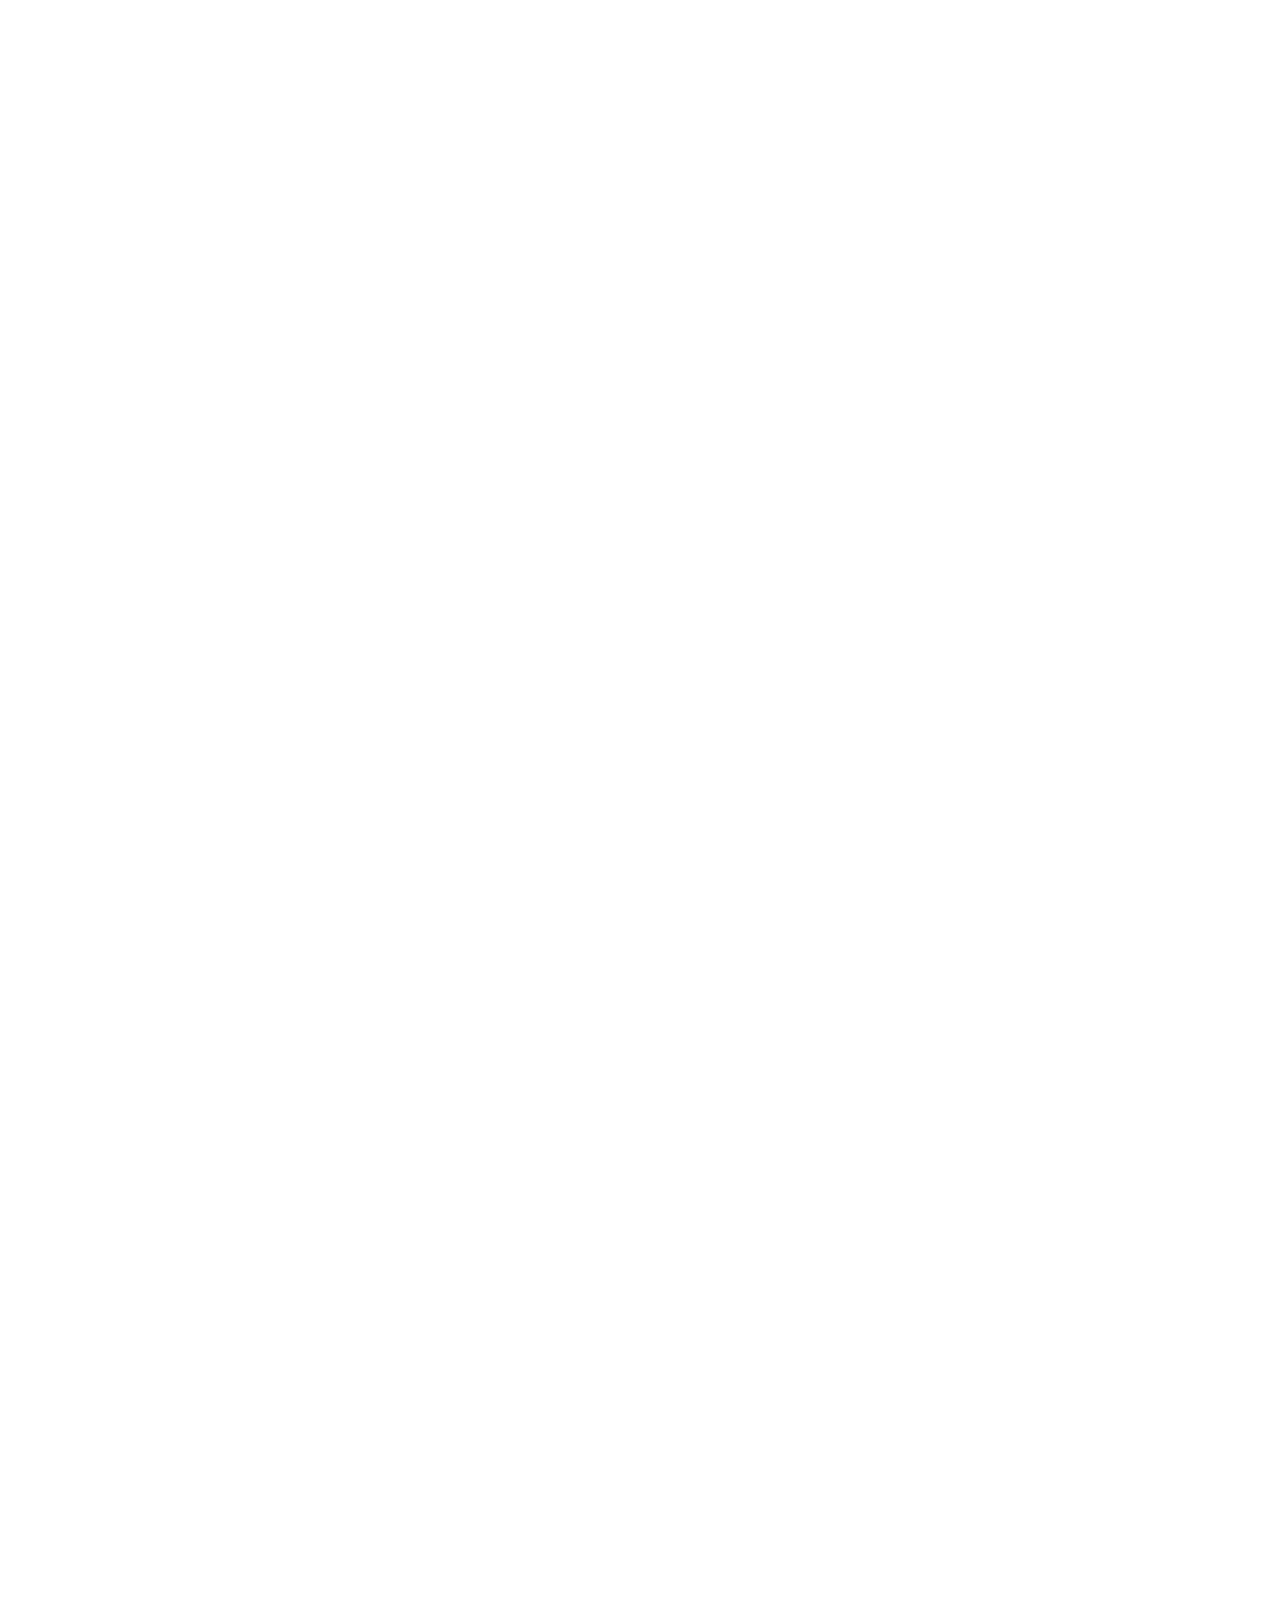
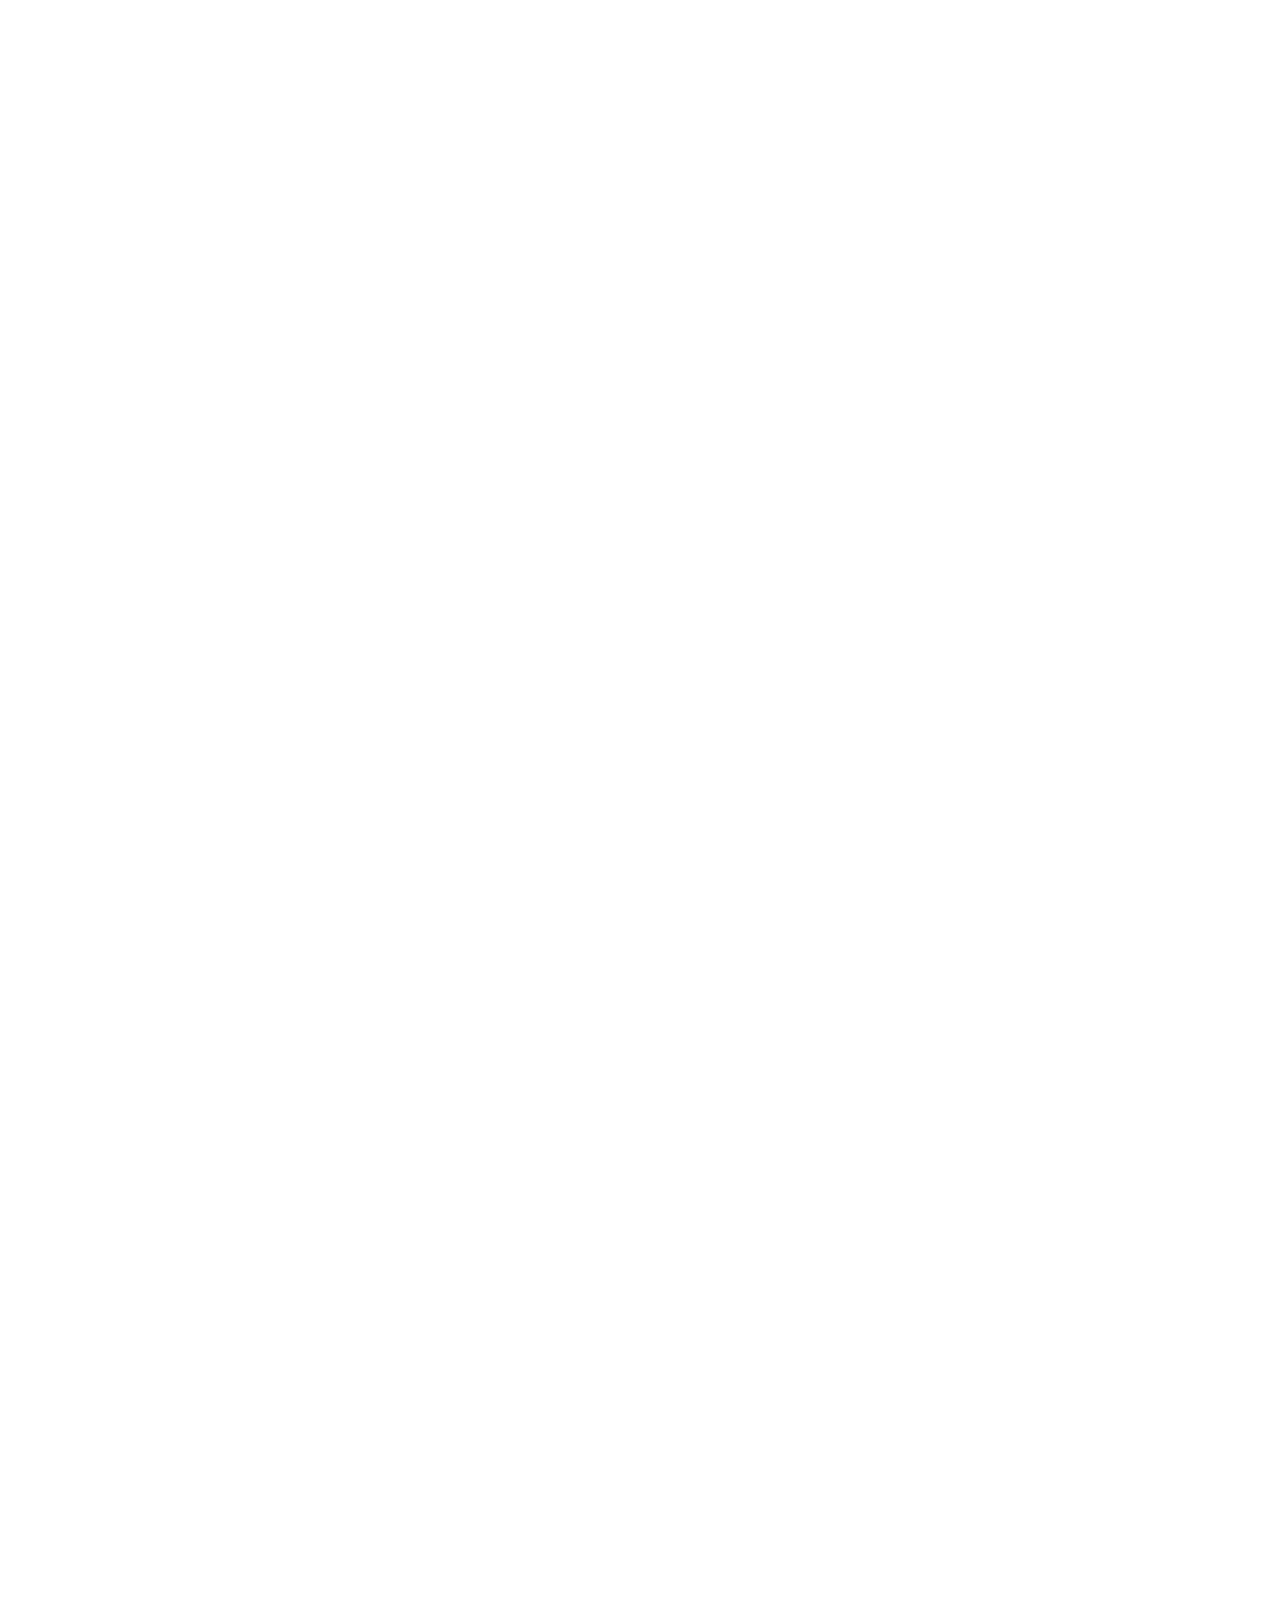
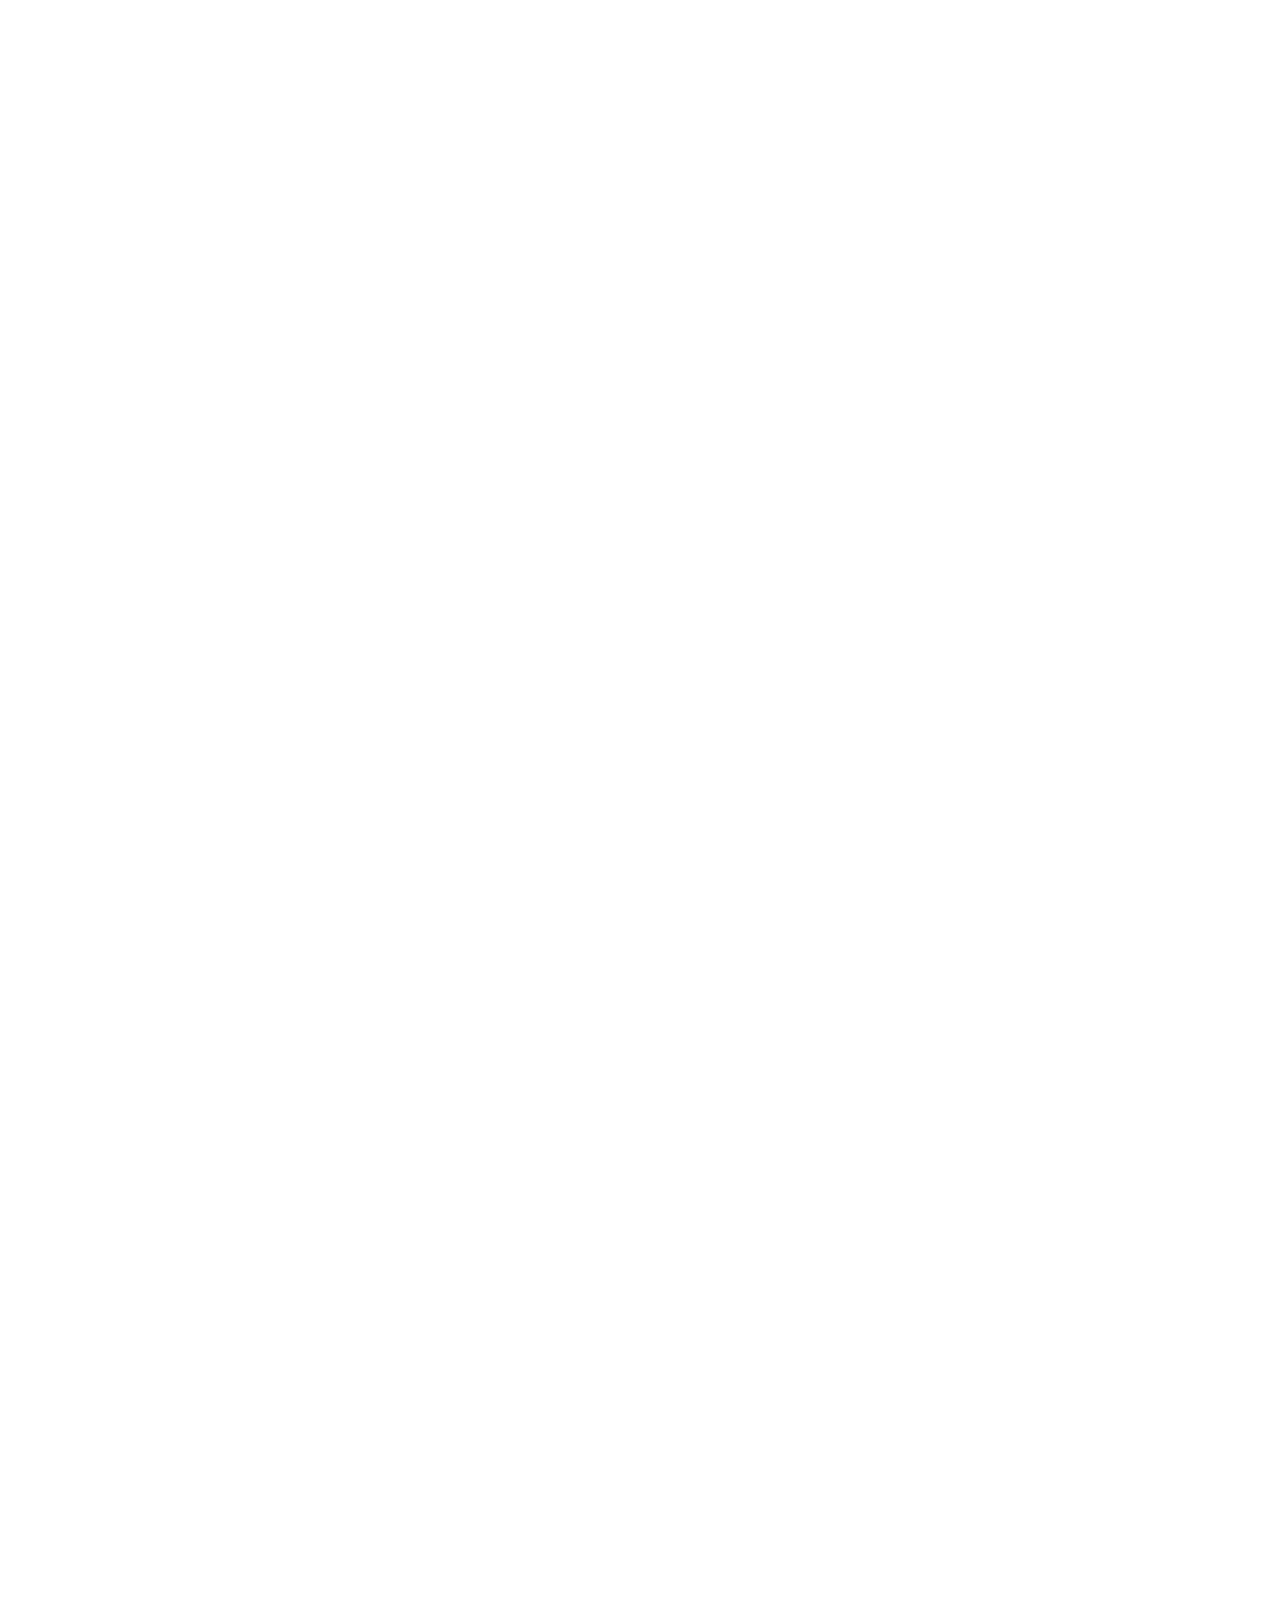
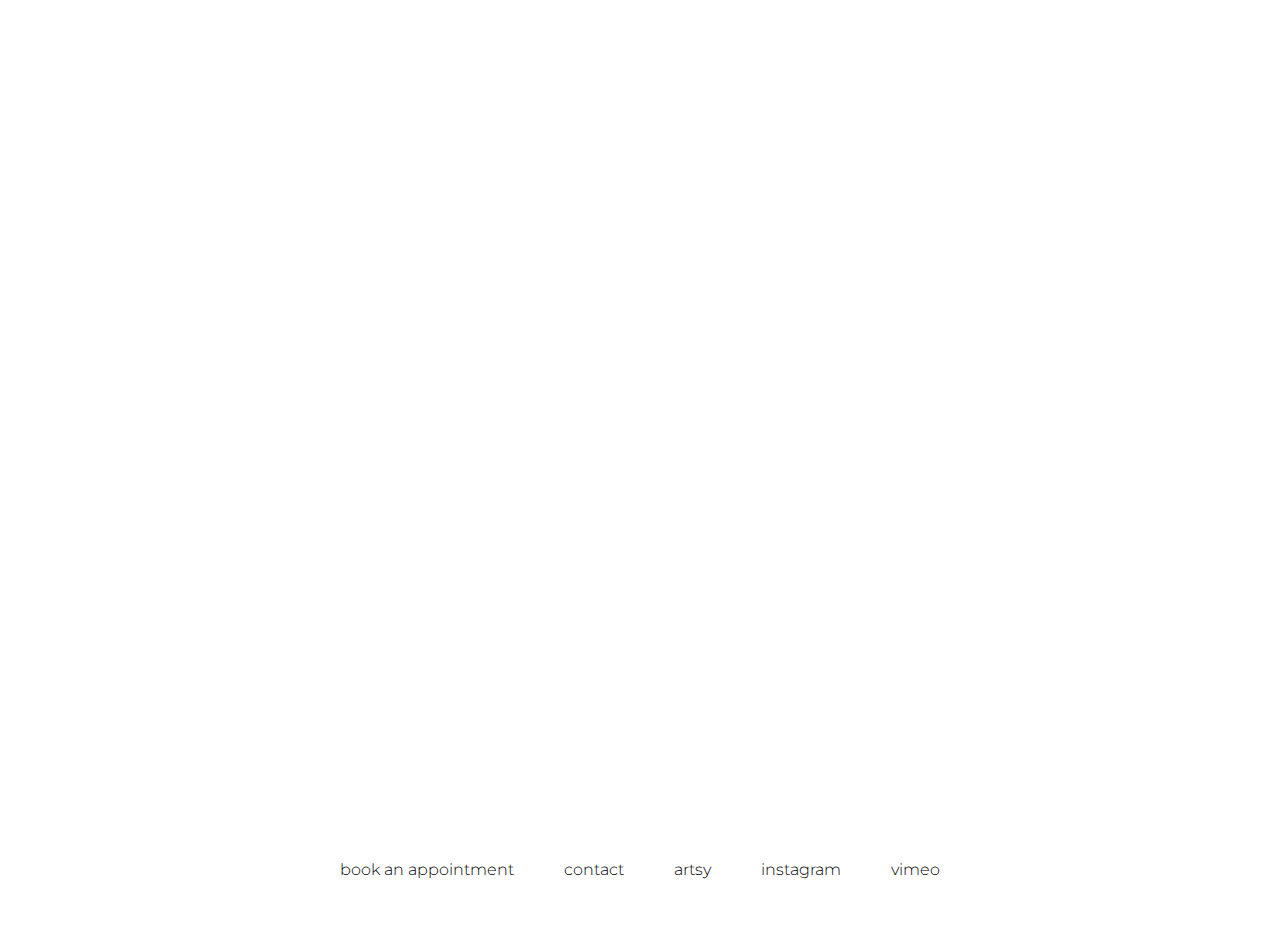
==== commit 6d6af4a0: "2023.09.04.01" ====
--- a/index.html
+++ b/index.html
@@ -4,98 +4,35 @@
 <head>
     <meta charset="UTF-8">
     <meta name="viewport" content="width=device-width, initial-scale=1.0">
-    <title>main</title>
-
+    <title>Epoch.p</title>
+
+    <link rel="stylesheet" href="css/reset.css">
     <link rel="stylesheet" href="css/common.css">
     <link rel="stylesheet" href="css/pr3.css">
+    <link rel="icon" href="img/fabicon.png">
 
     <script src="https://ajax.aspnetcdn.com/ajax/jQuery/jquery-3.6.0.min.js"></script>
-
-    <script>
-        $(function () {
-
-            // page index
-            let page = $('.s').eq(0).attr('data-value');
-            let total = $('.s').length;
-            $('.page').html(page + ' / ' + total);
-
-            // click slide
-
-            function up(){
-                page = $('.s').eq(-1).attr('data-value');
-
-                if (page < 1) {
-                    page = total;
-                }
-                $('.page').html(page + ' / ' + total);
-
-                $('.slide>.s:last').prependTo('.slide');
-                $('.slide').css({ marginTop: '-963px' });
-                $('.slide').stop().animate({ marginTop: 0 }, 600);
-            }
-
-            function down(){
-                page = $('.s').eq(1).attr('data-value');
-
-                if (page > total) {
-                    page = 1;
-                }
-                $('.page').html(page + ' / ' + total);
-
-                $('.slide').stop().animate({ marginTop: '-963px' }, 600, function () {
-                    $('.slide>.s:first').appendTo('.slide');
-                    $('.slide').css({ marginTop: 0 });
-                });
-            }
-
-            setInterval(down,3500);
-
-            $('.up').on('click', function () {
-                up();
-            });
-
-            $('.down').on('click', function () {
-                down();
-            });
-
-            // mainmenu
-
-            $('.ic').click(function () {
-
-                $(this).toggleClass('is-active')
-
-                if ($('nav').hasClass('full_n')) {
-                    $('nav>ul').hide();
-                } else {
-                    $('nav>ul').fadeIn(2000);
-                }
-
-                $('nav').toggleClass('full_n');
-
-            });
-
-            // submenu
-
-            $('.nt').click(function () {
-                $('html, body').animate({ scrollTop: 963 }, 1000);
-
-                return false;
-            });
-        });
-    </script>
-</head>
+    <script src="js/m_menu.js"></script>
+    <script src="js/m_slide.js"></script>
+    <script src="js/slide.js"></script>
+    <script src="js/artist.js"></script>
+    <script src="js/exhibition_1.js"></script>
+
+
 </head>
 
 <body>
     <div id="wrap">
         <header>
+            <a href="index.html">
             <div class="logo">
-                <img src="img/logo1.png" alt="">
-            </div>
+                <img src="./img/logo1.png" alt="" class="logoimg">
+            </div>
+            </a>
             <div id="m_menu">
                 <p class="login">LOGIN</p>
                 <div class="surch">
-                    <img src="img/surch.png" alt="surch">
+                    <img src="./img/surch.png" alt="surch" class="surch">
                 </div>
                 <div class="m_list">
                     <div id="m_icon" class="ic">
@@ -113,36 +50,36 @@
                         <span class="t">Epoch.P</span>
                         <ul class="sub">
                             <li>
-                                <a href="#">
-                                    소개 
+                                <a href="sub.html">
+                                    소개
                                     <span>About us</span>
                                 </a>
                             </li>
                             <li>
-                                <a href="#">
-                                    관람 
+                                <a href="sub.html">
+                                    관람
                                     <span>visit</span>
                                 </a>
                             </li>
                         </ul>
                     </li>
                     <li>
-                        <span class="t">Exhbition</span>
+                        <span class="t">Exhibition</span>
                         <ul class="sub">
                             <li>
-                                <a href="#">
-                                    진행중 전시
+                                <a href="exhibition.html">
+                                    진행중인전시
                                     <span>Current</span>
                                 </a>
                             </li>
                             <li>
-                                <a href="#">
-                                    예정전시 
+                                <a href="sub_1.html">
+                                    예정전시
                                     <span>Upcoming</span>
                                 </a>
                             </li>
                             <li>
-                                <a href="#">
+                                <a href="sub_1.html">
                                     지난전시
                                     <span>past</span>
                                 </a>
@@ -153,7 +90,7 @@
                         <span class="t">Program</span>
                         <ul class="sub">
                             <li>
-                                <a href="#">
+                                <a href="sub_pro.html">
                                     교육/체험프로그램
                                     <span>Past & current</span>
                                 </a>
@@ -166,15 +103,15 @@
 
 
         <div id="slider">
+
             <div class="slide">
-
                 <div class="s" data-value="1">
 
                     <div class="con">
                         <img src="img/logo2.svg" alt="">
                     </div>
 
-                    <img src="img/건물_4.jpg" alt="">
+                    <!-- <img src="img/건물_4.jpg" alt=""> -->
 
 
                 </div>
@@ -182,13 +119,13 @@
                 <div class="s" data-value="2">
 
                     <div class="con">
-                        <span>Date 23.08.08 ~ 23.08.08</span>
-                        <h1>에드워드 호퍼 <span>길 위에서</span></h1>
-                        <p>Edward Hopper: On the road</p>
+                        <span>서울 SEOUL &nbsp; 23.08.08 ~ 23.08.08</span>
+                        <h1>길 위에서 <span>에드워드 호퍼</span></h1>
+                        <p>Edward Hopper : On the road</p>
                         <button class="btn">전시보기</button>
                     </div>
 
-                    <img src="img/Edward Hopper_4.jpg" alt="">
+                    <!-- <img src="img/Edward Hopper_4.jpg" alt=""> -->
 
 
                 </div>
@@ -196,37 +133,36 @@
                 <div class="s" data-value="3">
 
                     <div class="con">
-                        <span>Date 23.08.08 ~ 23.08.08</span>
+                        <span>수원 SUWON &nbsp; 23.08.08 ~ 23.08.08</span>
                         <h1>알폰스 무하 이모션 </h1>
                         <p>Alphonse Mucha eMotion</p>
                         <button class="btn">전시보기</button>
                     </div>
 
-                    <img src="img/Alphonse Mucha_3.jpg" alt="">
-                </div>
+                    <!-- <img src="img/Alphonse Mucha_3.jpg" alt=""> -->
+                </div>
+
 
                 <div class="s" data-value="4">
 
                     <div class="con">
-                        <span>Date 23.08.08 ~ 23.08.08</span>
-                        <h1>박보마 <span>물질의 의식</span></h1>
-                        <p>Park Bo-ma: The Consciousness of Matter</p>
-                        <button class="btn">전시보기</button>
-                    </div>
-
-                    <img src="img/박보마.jpg" alt="">
-                </div>
-
-                <div class="s" data-value="5">
-
-                    <div class="con">
-                        <span>Date 23.08.08 ~ 23.08.08</span>
-                        <h1>일리야 밀스타인 <span>기억의 캐비닛</span></h1>
+                        <span>서울 SEOUL &nbsp; 23.08.08 ~ 23.08.08</span>
+                        <h1>기억의 캐비닛 <span>일리야 밀스타인</span></h1>
                         <p>Ilya Milstein : Memory Cabinet</p>
                         <button class="btn">전시보기</button>
                     </div>
-
-                    <img src="img/밀리야_밀스타인1.jpg" alt="">
+                </div>
+
+                <div class="s" data-value="5">
+
+                    <div class="con">
+                        <span>수원 SUWON &nbsp; 23.08.08 ~ 23.08.08</span>
+                        <h1>물질의 의식 <span>박보마</span></h1>
+                        <p>Pak Bo Ma : The Consciousness of Matter</p>
+                        <button class="btn">전시보기</button>
+                    </div>
+
+                    <!-- <img src="img/박보마1.jpg" alt=""> -->
                 </div>
             </div>
 
@@ -245,9 +181,287 @@
                     <div class="n"></div>
                 </div>
             </div>
-
         </div>
+
+        <!-- 박서연 -->
+
+        <div id="section">
+            <div class="title">
+                <p>다채로운 작품을 경험하세요</p>
+                <h2>INSIGHT</h2>
+            </div>
+
+            <div id="content">
+                <div id="Sequence">
+                    <span class="prev">
+                        <img src="img/arrow1.png" alt="">
+                        <img src="img/arrow2.png" alt="">
+                    </span>
+                </div>
+
+                <div id="slideBox">
+                    <div class="slide_2">
+
+                        <div class="img_box1 all">
+                            <div class="image1">
+                                <img src="img/알폰스 무하_1.jpg " alt="">
+                            </div>
+
+                            <div class="text_box1">
+                                <p>알폰스 무하</p>
+                                <h5>Spring</h5>
+                            </div>
+                        </div>
+
+
+                        <div class="img_box2 all">
+                            <div class="image2">
+                                <img src="img/알폰스 무하.jpg" alt="">
+                            </div>
+
+                            <div class="text_box2">
+                                <p>알폰스 무하</p>
+                                <h5>Lady with a Daisy</h5>
+                            </div>
+                        </div>
+
+                        <div class="img_box1 all">
+                            <div class="image1">
+                                <img src="img/에드워드 호퍼_5.jpg" alt="">
+                            </div>
+
+                            <div class="text_box1">
+                                <p>에드워드 호퍼</p>
+                                <h5>계단</h5>
+                            </div>
+                        </div>
+
+                        <div class="img_box2 all">
+                            <div class="image2">
+                                <img src="img/에드워드 호퍼_2.jpg" alt="">
+                            </div>
+
+                            <div class="text_box2">
+                                <p>에드워드 호퍼</p>
+                                <h5>오건킷의 바다</h5>
+                            </div>
+                        </div>
+
+                        <div class="img_box1 all">
+                            <div class="image1">
+                                <img src="img/일리야 밀스타인_2.jpg" alt="">
+                            </div>
+
+                            <div class="text_box1">
+                                <p>일리야 밀스타인</p>
+                                <h5>LEAVING THE COUNTRY</h5>
+                            </div>
+                        </div>
+
+                        <div class="img_box2 all">
+                            <div class="image2">
+                                <img src="img/일리야 밀스타인_1.jpg" alt="">
+                            </div>
+
+                            <div class="text_box2">
+                                <p>일리야 밀스타인</p>
+                                <h5>NEW GALLERY</h5>
+                            </div>
+                        </div>
+
+
+                        <div class="img_box1 all">
+                            <div class="image1">
+                                <img src="img/박보마_2.jpg" alt="">
+                            </div>
+
+                            <div class="text_box1">
+                                <p>박보마</p>
+                                <h5>물질의 의식</h5>
+                            </div>
+                        </div>
+
+
+                        <div class="img_box2 all">
+                            <div class="image2">
+                                <img src="img/박보마_1.jpg" alt="">
+                            </div>
+
+                            <div class="text_box2">
+                                <p>박보마</p>
+                                <h5>물질의 의식</h5>
+                            </div>
+                        </div>
+                    </div>
+                </div>
+            </div>
+
+            <div id="btn" class="btn_all">
+                <div id="color" class="color"></div>
+                <p class="p">+ view more</p>
+            </div>
+
+        </div>
+
+        <!-- 윤동일 -->
+
+        <!-- w100% -->
+
+        <div class="ricout">
+            <!-- 1500px -->
+            <div class="imgbox">
+                <img src="img/전시장.png" alt="">
+            </div>
+
+            <article>
+                <h1>EPOCH.P</h1>
+                <div class="textbox">
+
+                    <h3>About Us</h3>
+                    <p class="text">모두의 예술적 지평이 넓어 질 수 있도록 <br>
+                        양질의 문화 콘텐츠를 제공하고자 하며, <br>
+                        깊이 있는 문화예술 지원과 나눔을 목표로 운영하고 있습니다.
+                    </p>
+
+                    <div class="btn_all" id="btn_sub">
+                        <div class="color"></div>
+                        <p class="p">+ view more</p>
+                    </div>
+                </div>
+                <img src="img/about.png" alt="" class="about_img">
+            </article>
+        </div>
+
+        <!-- 최윤화 -->
+
+        <!-- home4 artist -->
+        <section id="section1">
+            <div class="title">
+                <p>개성있는 작가들을 만나보세요</p>
+                <h2>ARTIST</h2>
+            </div>
+            <div id="home4">
+                <a href="">
+                    <div class="home4-artist">
+                        <div class="home4-artist-country">
+                            <h3>American</h3>
+                        </div>
+                        <div class="home4-artist-name">
+                            <h1>Edward Hopper</h1>
+                        </div>
+                        <div class="home4-artist-img" style="background-image: url(img/EdwardHopper_1.jpeg);"></div>
+                    </div>
+                </a>
+
+                <a href="">
+                    <div class="home4-artist">
+                        <div class="home4-artist-country">
+                            <h3>Czech</h3>
+                        </div>
+                        <div class="home4-artist-name">
+                            <h1>Alfons Maria Mucha</h1>
+                        </div>
+                        <div class="home4-artist-img" style="background-image: url(img/AlfonsMariaMucha_1.jpg);"></div>
+                    </div>
+                </a>
+
+                <a href="">
+                    <div class="home4-artist">
+                        <div class="home4-artist-country">
+                            <h3>italy</h3>
+                        </div>
+                        <div class="home4-artist-name">
+                            <h1>Ilya Milstein</h1>
+                        </div>
+                        <div class="home4-artist-img" style="background-image: url(img/ilyamilstein_1.jpg);"></div>
+                    </div>
+                </a>
+
+                <a href="">
+                    <div class="home4-artist">
+                        <div class="home4-artist-country">
+                            <h3>korea</h3>
+                        </div>
+                        <div class="home4-artist-name">
+                            <h1>Pak BO MA</h1>
+                        </div>
+                        <div class="home4-artist-img" style="background-image: url(img/pakboma_1.jpg);"></div>
+                    </div>
+                </a>
+            </div>
+        </section>
+
+        <!-- program -->
+
+        <section id="section2">
+            <div class="title">
+                <p><b>APOCH.P</b>만의 프로그램을 만나보세요</p>
+                <h2>PROGRAM</h2>
+            </div>
+            <div class="content">
+                <a href="" class="con_a">
+                    <div class="content-box">
+                        <div class="imgbox">
+                            <img src="img/program_1.jpg" alt="program">
+                        </div>
+                        <div class="textbox">
+                            <h4>
+                                스페이스K 미술관 요가 <br>
+                                Museum Yoga
+                            </h4>
+                            <span>2023.07.23 - 2023.10.08</span>
+                        </div>
+                    </div>
+                </a>
+
+                <a href="" class="con_a">
+                    <div class="content-box">
+                        <div class="imgbox">
+                            <img src="img/program_2.jpg" alt="program">
+                        </div>
+                        <div class="textbox">
+                            <h4>
+                                작가x큐레이터 대화 - 제이디 차 x 이장욱(수석 큐레이터) <br>
+                                Artist's Conversations - Zadie Xa x Jang-Uk Lee
+                            </h4>
+                            <span>2023.09.05 - 2023.09.05</span>
+                        </div>
+                    </div>
+                </a>
+            </div>
+
+            <div class="btn_all">
+                <div class="color"></div>
+                <p class="p">+ see all programs</p>
+            </div>
+        </section>
+
+
+        <!-- 윤동일footer -->
+
+        <div id="footer">
+            <div id="footer-inside">
+
+                <div class="footer-inside-each">book an appointment</div>
+
+
+
+                <div class="footer-inside-each">contact</div>
+
+
+                <div class="footer-inside-each">artsy</div>
+
+
+                <div class="footer-inside-each">instagram</div>
+
+
+                <div class="footer-inside-each">vimeo</div>
+
+            </div>
+        </div>
+
     </div>
+
 </body>
 
 </html>--- a/css/common.css
+++ b/css/common.css
@@ -1,85 +1,1049 @@
 @charset "utf-8";
 
-@import url('https://fonts.googleapis.com/css2?family=Montserrat:ital,wght@0,100;0,200;0,300;0,400;0,500;0,600;0,700;0,800;0,900;1,100;1,200;1,300;1,400;1,500;1,600;1,700;1,800;1,900&family=Noto+Sans+KR:wght@300;400;500;700;900&display=swap');
+/*Montserrat - 영문 main*/
+/* font-family: 'Montserrat', sans-serif; */
+@import url('https://fonts.googleapis.com/css2?family=Montserrat:ital,wght@0,100;0,200;0,300;0,400;0,500;0,600;0,700;0,800;0,900;1,100;1,200;1,300;1,400;1,500;1,600;1,700;1,800;1,900&display=swap');
+
+/*Noto Sans KR - 국문 main*/
+/* font-family: 'Noto Sans KR', sans-serif; */
+@import url('https://fonts.googleapis.com/css2?family=Noto+Sans+KR:wght@100;300;400;500;700;900&display=swap');
+
+/* font-family: 'Bricolage Grotesque', sans-serif; */
+@import url('https://fonts.googleapis.com/css2?family=Bricolage+Grotesque:opsz,wght@10..48,200;10..48,300;10..48,400;10..48,500;10..48,600;10..48,700;10..48,800&display=swap');
 
 /* 기본세팅 */
 
-*{margin: 0; padding: 0; box-sizing: border-box;}
-
-body{font-family: 'NotoSansKR', 'Montserrat';}
+* {margin: 0; padding: 0; box-sizing: border-box;}
+
+body {font-family: 'NotoSansKR', 'Montserrat'; color: #000;}
+
 ul,li,ol{list-style: none;}
 
-a{text-decoration: none; color: #fff;}
-
-h1{font-size: 72px; color: #fff; margin-bottom: 30px;}
-
-#wrap{width: 100%; position: relative; color: #fff;}
+a {text-decoration: none;color: #000;}
+
+
+/* h시리즈 폰트설정 */
+
+h1{font-size: 72px; color: #fff; letter-spacing: -1px;}
+h2{font-size: 60px; text-align: center;}
+h3{ font-size: 45px; margin-bottom: 60px;}
+h4{font-size: 24px;}
+h5{text-align: left; font-size: 20px;}
+
+#wrap {
+    width: 100%;
+    position: relative;
+    display: flex;
+    flex-direction: column;
+    align-items: center;
+}
 
 /* button */
-.btn{width: 120px; height: 45px; border: 2px solid #fff; background-color: transparent; border-radius: 10px; font-size: 20px; color: #fff;}
-.up,.down{width: 30px; height: 30px; border: none; background-color: transparent;}
-.up{margin-bottom: 30px; }
-
-.up>img,.down>img{width: 100%;}
+.btn {
+    width: 160px;
+    height: 45px;
+    border: 1px solid #fff;
+    background-color: transparent;
+    font-size: 18px;
+    color: #fff;
+    font-family: 'Noto Sans KR', sans-serif;
+    cursor: pointer;
+    transition: all 0.2s;
+}
+
+.btn:hover {
+    background-color: #7E49F2;
+    border: none;
+}
+
+.up,
+.down {
+    width: 30px;
+    height: 30px;
+    border: none;
+    background-color: transparent;
+}
+
+.up {
+    margin-bottom: 30px;
+}
+
+.up>img,
+.down>img {
+    width: 100%;
+}
+
+
+.btn_all {
+    margin-top: 60px;
+    width: 180px;
+    height: 60px;
+}
+
+.btn_all:hover {
+    cursor: pointer;
+}
+
+.btn_all>.p {
+    width: 100%;
+    height: 60px;
+    font-size: 15px;
+    text-align: center;
+    line-height: 60px;
+    transition: all 0.3s;
+    font-family: 'Montserrat', sans-serif;
+    font-weight: 500;
+}
+
+.btn_all>p:hover {
+    color: white;
+
+}
+
+.color {
+    width: 50px;
+    height: 60px;
+    background-color: #7E49F2;
+    box-shadow: 4px 4px 15px 0px #7E49F2;
+    position: absolute;
+    z-index: -1;
+    opacity: 0.5;
+    transition: all 0.3s;
+}
+
 
 /* header */
 
-header{width: 100%; height: 150px; padding: 0 3%; position: absolute; top: 0; left: 50%; transform: translateX(-50%); z-index: 3; display: flex; align-items: center; justify-content: space-between; }
-
-header .logo{width: 126px; height: 30px; z-index: 25;}
-header .logo img{width: 100%;}
-
-/* menu 모음 */
-
-#m_menu{width: 195px; height: 30px; display: flex; justify-content: space-between;}
-#m_menu .login{width: 75px; font-size: 20px; text-align: center; line-height: 30px; cursor: pointer; font-weight: 500;}
-#m_menu .surch{width: 30px; height: 30px; cursor: pointer;}
-#m_menu .surch img{width: 100%;}
-
-/* menu */
-/* menu icon */
-#m_menu .m_list{width: 30px; height: 30px; position: relative; z-index: 25;}
-#m_menu .m_list>.ic{width: 30px; height: 30px; display: flex; flex-direction: column; cursor: pointer;}
-#m_menu .m_list>.ic>.line{
-    width: 30px;
-    height: 3px;
-    background-color: #fff;
-    display: block;
-    margin: 3px 0;
-    -webkit-transition: all 0.3s ease-in-out;
-    -o-transition: all 0.3s ease-in-out;
+header {
+    width: 100%;
+    height: 150px;
+    padding: 0 3%;
+    position: absolute;
+    top: 0;
+    left: 50%;
+    transform: translateX(-50%);
+    z-index: 3;
+    display: flex;
+    align-items: center;
+    justify-content: space-between;
+    position: fixed;
     transition: all 0.3s ease-in-out;
-}
-
-#m_icon.is-active>.line:nth-child(2){opacity: 0;}
-  
-#m_icon.is-active>.line:nth-child(1){
-    -webkit-transform: translateY(9px) rotate(45deg);
-    -ms-transform: translateY(9px) rotate(45deg);
-    -o-transform: translateY(9px) rotate(45deg);
-    transform: translateY(9px) rotate(45deg);
-}
-  
-#m_icon.is-active>.line:nth-child(3){
-    -webkit-transform: translateY(-9px) rotate(-45deg);
-    -ms-transform: translateY(-9px) rotate(-45deg);
-    -o-transform: translateY(-9px) rotate(-45deg);
-    transform: translateY(-9px) rotate(-45deg);
-}
-  
-/* menu list */
-
-nav{width: 0; height: 963px; position: absolute; top: 0; right: 0; z-index: 10; background-color: #000;transition: 1s ease-in-out; display: flex; align-items: center; justify-content: center; font-family: 'Montserrat', 'NotoSansKR';}
-.full_n{width: 100%;}
-
-nav ul{width: 1200px; height: 360px; display: none;}
-
-nav ul li{height: 60px;; display: flex; flex-direction: row; align-items: center;}
-nav ul li:not(:last-child){margin-bottom: 90px;}
-nav ul li .t{width: 300px; font-size: 45px; font-weight: bold;}
-
-nav ul li .sub{width: 900px; height: 30px; display: flex; justify-content: center; justify-content: flex-start; flex-direction: row;}
-nav ul li .sub li{height: 30px; font-size: 24px; margin-bottom: 0; cursor: pointer;}
-nav ul li .sub li span{font-size: 20px; color: #999; margin-left: 15px; }
-
-nav ul li .sub li:not(:last-child){margin-right: 45px;}+    z-index: 999;
+}
+
+
+header .logo {
+    width: 126px;
+    height: 30px;
+    z-index: 50;
+}
+
+header .logo img {
+    width: 100%;
+}
+
+header .active{
+    position: fixed;
+    background-color: rgba(0,0,0,0.7);
+}
+
+@media (max-width: 576px){
+    /* menu 모음 */
+
+    #m_menu {
+        width: 195px;
+        height: 30px;
+        display: flex;
+        justify-content: space-between;
+    }
+
+    #m_menu .login {
+        width: 75px;
+        font-size: 20px;
+        text-align: center;
+        line-height: 30px;
+        cursor: pointer;
+        font-weight: 500;
+        color: #fff;
+    }
+
+    #m_menu .surch {
+        width: 30px;
+        height: 30px;
+        cursor: pointer;
+    }
+
+    #m_menu .surch img {
+        width: 100%;
+    }
+
+    /* menu */
+    /* menu icon */
+    #m_menu .m_list {
+        width: 30px;
+        height: 30px;
+        position: relative;
+        z-index: 25;
+    }
+
+    #m_menu .m_list>.ic {
+        width: 30px;
+        height: 30px;
+        display: flex;
+        flex-direction: column;
+        cursor: pointer;
+    }
+
+    #m_menu .m_list>.ic>.line {
+        width: 30px;
+        height: 3px;
+        background-color: #fff;
+        display: block;
+        margin: 3px 0;
+        -webkit-transition: all 0.3s ease-in-out;
+        -o-transition: all 0.3s ease-in-out;
+        transition: all 0.3s ease-in-out;
+    }
+
+    #m_icon.is-active>.line:nth-child(2) {
+        opacity: 0;
+    }
+
+    #m_icon.is-active>.line:nth-child(1) {
+        -webkit-transform: translateY(9px) rotate(45deg);
+        -ms-transform: translateY(9px) rotate(45deg);
+        -o-transform: translateY(9px) rotate(45deg);
+        transform: translateY(9px) rotate(45deg);
+    }
+
+    #m_icon.is-active>.line:nth-child(3) {
+        -webkit-transform: translateY(-9px) rotate(-45deg);
+        -ms-transform: translateY(-9px) rotate(-45deg);
+        -o-transform: translateY(-9px) rotate(-45deg);
+        transform: translateY(-9px) rotate(-45deg);
+    }
+
+    /* menu list */
+
+    nav {
+        width: 0;
+        height: 100vh;
+        position: absolute;
+        top: 0;
+        right: 0;
+        z-index: 10;
+        background-color: #000;
+        transition: 0.1s ease-in-out;
+        display: flex;
+        align-items: center;
+        justify-content: center;
+        font-family: 'Montserrat';
+    }
+
+    .full_n {
+        width: 100vw;
+    }
+
+    nav ul {
+        width: 70%;
+        height: auto;
+        display: none;
+        font-family: 'Montserrat', 'Noto Sans KR', sans-serif;
+    }
+
+    nav ul li {
+        height: auto;
+        display: flex;
+        flex-direction: row;
+        align-items: center;
+        flex-direction: column;
+        flex-wrap: wrap;
+
+    }
+
+    nav ul li:not(:last-child) {
+        margin-bottom: 45px;
+    }
+
+    nav ul li .t {
+        width: 100%;
+        font-size: 30px;
+        font-weight: bold;
+        color: #fff;
+        line-height: 30px;
+        margin-bottom: 30px;
+    }
+
+    nav ul li .sub {
+        width: 100%;
+        height: auto;
+        display: flex;
+        justify-content: space-between;
+        align-items: flex-start;
+        flex-direction: column;
+        flex-wrap: wrap;
+    }
+
+    nav ul li .sub li {
+        height: auto;
+        cursor: pointer;
+        margin-bottom: 15px;
+
+    }
+
+    nav ul li .sub li a {
+        color: #fff;
+        font-size: 18px;
+        font-weight: 500;
+    }
+
+    nav ul li .sub li span {
+        font-size: 16px;
+        color: #999;
+        margin-left: 15px;
+    }
+
+    nav ul li .sub li:not(:last-child) {
+        margin-right: 45px;
+    }
+
+    /* footer */
+
+    #footer {
+        height: 360px;
+        font-weight: 300;
+        font-size: 16px;
+        display: flex;
+        justify-content: center;
+        align-items: center;
+        background-color: #fff;
+    }
+
+    #footer-inside {
+        width: 300px;
+        height: 300px;
+        display: flex;
+        flex-direction: column;
+        align-items: center;
+        justify-content: space-between;
+    }
+}
+
+@media (min-width: 577px) and (max-width: 768px){
+    /* menu 모음 */
+
+    #m_menu {
+        width: 195px;
+        height: 30px;
+        display: flex;
+        justify-content: space-between;
+    }
+
+    #m_menu .login {
+        width: 75px;
+        font-size: 20px;
+        text-align: center;
+        line-height: 30px;
+        cursor: pointer;
+        font-weight: 500;
+        color: #fff;
+    }
+
+    #m_menu .surch {
+        width: 30px;
+        height: 30px;
+        cursor: pointer;
+    }
+
+    #m_menu .surch img {
+        width: 100%;
+    }
+
+    /* menu */
+    /* menu icon */
+    #m_menu .m_list {
+        width: 30px;
+        height: 30px;
+        position: relative;
+        z-index: 25;
+    }
+
+    #m_menu .m_list>.ic {
+        width: 30px;
+        height: 30px;
+        display: flex;
+        flex-direction: column;
+        cursor: pointer;
+    }
+
+    #m_menu .m_list>.ic>.line {
+        width: 30px;
+        height: 3px;
+        background-color: #fff;
+        display: block;
+        margin: 3px 0;
+        -webkit-transition: all 0.3s ease-in-out;
+        -o-transition: all 0.3s ease-in-out;
+        transition: all 0.3s ease-in-out;
+    }
+
+    #m_icon.is-active>.line:nth-child(2) {
+        opacity: 0;
+    }
+
+    #m_icon.is-active>.line:nth-child(1) {
+        -webkit-transform: translateY(9px) rotate(45deg);
+        -ms-transform: translateY(9px) rotate(45deg);
+        -o-transform: translateY(9px) rotate(45deg);
+        transform: translateY(9px) rotate(45deg);
+    }
+
+    #m_icon.is-active>.line:nth-child(3) {
+        -webkit-transform: translateY(-9px) rotate(-45deg);
+        -ms-transform: translateY(-9px) rotate(-45deg);
+        -o-transform: translateY(-9px) rotate(-45deg);
+        transform: translateY(-9px) rotate(-45deg);
+    }
+
+    /* menu list */
+
+    nav {
+        width: 0;
+        height: 100vh;
+        position: absolute;
+        top: 0;
+        right: 0;
+        z-index: 10;
+        background-color: #000;
+        transition: 0.1s ease-in-out;
+        display: flex;
+        align-items: center;
+        justify-content: center;
+        font-family: 'Montserrat', 'NotoSansKR';
+    }
+
+    .full_n {
+        width: 100vw;
+    }
+
+    nav ul {
+        width: 62.5%;
+        height: auto;
+        display: none;
+        font-family: 'Montserrat', 'Noto Sans KR', sans-serif;
+
+    }
+
+    nav ul li {
+        height: auto;
+        display: flex;
+        flex-direction: row;
+        align-items: center;
+        flex-wrap: wrap;
+
+    }
+
+    nav ul li:not(:last-child) {
+        margin-bottom: 90px;
+    }
+
+    nav ul li .t {
+        width: 100%;
+        font-size: 45px;
+        font-weight: bold;
+        color: #fff;
+        line-height: 60px;
+        margin-bottom: 30px;
+    }
+
+    nav ul li .sub {
+        width: 100%;
+        height: auto;
+        display: flex;
+        justify-content: center;
+        justify-content: flex-start;
+        flex-direction: row;
+        flex-wrap: wrap;
+    }
+
+    nav ul li .sub li {
+        height: auto;
+        cursor: pointer;
+        margin-bottom: 15px;
+
+    }
+
+    nav ul li .sub li a {
+        color: #fff;
+        font-size: 24px;
+        font-weight: 500;
+    }
+
+    nav ul li .sub li span {
+        font-size: 20px;
+        color: #999;
+        margin-left: 15px;
+    }
+
+    nav ul li .sub li:not(:last-child) {
+        margin-right: 45px;
+    }
+
+    /* footer */
+
+    #footer {
+        font-weight: 300;
+        font-size: 16px;
+        display: flex;
+        justify-content: center;
+        align-items: center;
+        background-color: #fff;
+    }
+
+    #footer-inside {
+        width: 450px;
+        height: 120px;
+        display: flex;
+        align-items: center;
+        justify-content: space-between;
+    }
+}
+
+@media (min-width: 769px) and (max-width: 992px){
+    /* menu 모음 */
+
+    #m_menu {
+        width: 195px;
+        height: 30px;
+        display: flex;
+        justify-content: space-between;
+    }
+
+    #m_menu .login {
+        width: 75px;
+        font-size: 20px;
+        text-align: center;
+        line-height: 30px;
+        cursor: pointer;
+        font-weight: 500;
+        color: #fff;
+    }
+
+    #m_menu .surch {
+        width: 30px;
+        height: 30px;
+        cursor: pointer;
+    }
+
+    #m_menu .surch img {
+        width: 100%;
+    }
+
+    /* menu */
+    /* menu icon */
+    #m_menu .m_list {
+        width: 30px;
+        height: 30px;
+        position: relative;
+        z-index: 25;
+    }
+
+    #m_menu .m_list>.ic {
+        width: 30px;
+        height: 30px;
+        display: flex;
+        flex-direction: column;
+        cursor: pointer;
+    }
+
+    #m_menu .m_list>.ic>.line {
+        width: 30px;
+        height: 3px;
+        background-color: #fff;
+        display: block;
+        margin: 3px 0;
+        -webkit-transition: all 0.3s ease-in-out;
+        -o-transition: all 0.3s ease-in-out;
+        transition: all 0.3s ease-in-out;
+    }
+
+    #m_icon.is-active>.line:nth-child(2) {
+        opacity: 0;
+    }
+
+    #m_icon.is-active>.line:nth-child(1) {
+        -webkit-transform: translateY(9px) rotate(45deg);
+        -ms-transform: translateY(9px) rotate(45deg);
+        -o-transform: translateY(9px) rotate(45deg);
+        transform: translateY(9px) rotate(45deg);
+    }
+
+    #m_icon.is-active>.line:nth-child(3) {
+        -webkit-transform: translateY(-9px) rotate(-45deg);
+        -ms-transform: translateY(-9px) rotate(-45deg);
+        -o-transform: translateY(-9px) rotate(-45deg);
+        transform: translateY(-9px) rotate(-45deg);
+    }
+
+    /* menu list */
+
+    nav {
+        width: 0;
+        height: 100vh;
+        position: absolute;
+        top: 0;
+        right: 0;
+        z-index: 10;
+        background-color: #000;
+        transition: 0.1s ease-in-out;
+        display: flex;
+        align-items: center;
+        justify-content: center;
+        font-family: 'Montserrat', 'NotoSansKR';
+    }
+
+    .full_n {
+        width: 100vw;
+    }
+
+    nav ul {
+        width: 62.5%;
+        height: auto;
+        display: none;
+        font-family: 'Montserrat', 'Noto Sans KR', sans-serif;
+
+    }
+
+    nav ul li {
+        height: auto;
+        display: flex;
+        flex-direction: row;
+        align-items: center;
+        flex-wrap: wrap;
+
+    }
+
+    nav ul li:not(:last-child) {
+        margin-bottom: 90px;
+    }
+
+    nav ul li .t {
+        width: 100%;
+        font-size: 45px;
+        font-weight: bold;
+        color: #fff;
+        line-height: 60px;
+        margin-bottom: 30px;
+    }
+
+    nav ul li .sub {
+        width: 100%;
+        height: auto;
+        display: flex;
+        justify-content: center;
+        justify-content: flex-start;
+        flex-direction: row;
+        flex-wrap: wrap;
+    }
+
+    nav ul li .sub li {
+        height: auto;
+        cursor: pointer;
+        margin-bottom: 15px;
+
+    }
+
+    nav ul li .sub li a {
+        color: #fff;
+        font-size: 24px;
+        font-weight: 500;
+    }
+
+    nav ul li .sub li span {
+        font-size: 20px;
+        color: #999;
+        margin-left: 15px;
+    }
+
+    nav ul li .sub li:not(:last-child) {
+        margin-right: 45px;
+    }
+
+    /* footer */
+
+    #footer {
+        width: 100%;
+        height: 120px;
+        font-weight: 300;
+        font-size: 16px;
+        display: flex;
+        justify-content: center;
+        align-items: center;
+        background-color: #fff;
+    }
+
+    #footer-inside {
+        width: 600px;
+        height: 120px;
+        display: flex;
+        align-items: center;
+        justify-content: space-between;
+    }
+}
+
+@media (min-width: 993px) and (max-width: 1500px){
+    /* menu 모음 */
+
+    #m_menu {
+        width: 195px;
+        height: 30px;
+        display: flex;
+        justify-content: space-between;
+    }
+
+    #m_menu .login {
+        width: 75px;
+        font-size: 20px;
+        text-align: center;
+        line-height: 30px;
+        cursor: pointer;
+        font-weight: 500;
+        color: #fff;
+    }
+
+    #m_menu .surch {
+        width: 30px;
+        height: 30px;
+        cursor: pointer;
+    }
+
+    #m_menu .surch img {
+        width: 100%;
+    }
+
+    /* menu */
+    /* menu icon */
+    #m_menu .m_list {
+        width: 30px;
+        height: 30px;
+        position: relative;
+        z-index: 25;
+    }
+
+    #m_menu .m_list>.ic {
+        width: 30px;
+        height: 30px;
+        display: flex;
+        flex-direction: column;
+        cursor: pointer;
+    }
+
+    #m_menu .m_list>.ic>.line {
+        width: 30px;
+        height: 3px;
+        background-color: #fff;
+        display: block;
+        margin: 3px 0;
+        -webkit-transition: all 0.3s ease-in-out;
+        -o-transition: all 0.3s ease-in-out;
+        transition: all 0.3s ease-in-out;
+    }
+
+    #m_icon.is-active>.line:nth-child(2) {
+        opacity: 0;
+    }
+
+    #m_icon.is-active>.line:nth-child(1) {
+        -webkit-transform: translateY(9px) rotate(45deg);
+        -ms-transform: translateY(9px) rotate(45deg);
+        -o-transform: translateY(9px) rotate(45deg);
+        transform: translateY(9px) rotate(45deg);
+    }
+
+    #m_icon.is-active>.line:nth-child(3) {
+        -webkit-transform: translateY(-9px) rotate(-45deg);
+        -ms-transform: translateY(-9px) rotate(-45deg);
+        -o-transform: translateY(-9px) rotate(-45deg);
+        transform: translateY(-9px) rotate(-45deg);
+    }
+
+    /* menu list */
+
+    nav {
+        width: 0;
+        height: 100vh;
+        position: absolute;
+        top: 0;
+        right: 0;
+        z-index: 10;
+        background-color: #000;
+        transition: 0.1s ease-in-out;
+        display: flex;
+        align-items: center;
+        justify-content: center;
+        font-family: 'Montserrat', 'NotoSansKR';
+    }
+
+    .full_n {
+        width: 100vw;
+    }
+
+    nav ul {
+        width: 62.5%;
+        height: auto;
+        display: none;
+        font-family: 'Montserrat', 'Noto Sans KR', sans-serif;
+    }
+
+    nav ul li {
+        height: auto;
+        display: flex;
+        flex-direction: row;
+        align-items: center;
+        flex-wrap: wrap;
+
+    }
+
+    nav ul li:not(:last-child) {
+        margin-bottom: 90px;
+    }
+
+    nav ul li .t {
+        width: 100%;
+        font-size: 45px;
+        font-weight: bold;
+        color: #fff;
+        line-height: 60px;
+        margin-bottom: 30px;
+    }
+
+    nav ul li .sub {
+        width: 100%;
+        height: auto;
+        display: flex;
+        justify-content: center;
+        justify-content: flex-start;
+        flex-direction: row;
+        flex-wrap: wrap;
+    }
+
+    nav ul li .sub li {
+        height: auto;
+        cursor: pointer;
+        margin-bottom: 15px;
+
+    }
+
+    nav ul li .sub li a {
+        color: #fff;
+        font-size: 24px;
+        font-weight: 500;
+    }
+
+    nav ul li .sub li span {
+        font-size: 20px;
+        color: #999;
+        margin-left: 15px;
+    }
+
+    nav ul li .sub li:not(:last-child) {
+        margin-right: 45px;
+    }
+
+    /* footer */
+
+    #footer {
+        width: 100%;
+        height: 120px;
+        font-weight: 300;
+        font-size: 16px;
+        display: flex;
+        justify-content: center;
+        align-items: center;
+        background-color: #fff;
+    }
+
+    #footer-inside {
+        width: 600px;
+        height: 120px;
+        display: flex;
+        align-items: center;
+        justify-content: space-between;
+    }
+}
+
+@media (min-width: 1501px){
+    /* menu 모음 */
+
+    #m_menu {
+        width: 195px;
+        height: 30px;
+        display: flex;
+        justify-content: space-between;
+    }
+
+    #m_menu .login {
+        width: 75px;
+        font-size: 20px;
+        text-align: center;
+        line-height: 30px;
+        cursor: pointer;
+        font-weight: 500;
+        color: #fff;
+    }
+
+    #m_menu .surch {
+        width: 30px;
+        height: 30px;
+        cursor: pointer;
+    }
+
+    #m_menu .surch img {
+        width: 100%;
+    }
+
+    /* menu */
+    /* menu icon */
+    #m_menu .m_list {
+        width: 30px;
+        height: 30px;
+        position: relative;
+        z-index: 25;
+    }
+
+    #m_menu .m_list>.ic {
+        width: 30px;
+        height: 30px;
+        display: flex;
+        flex-direction: column;
+        cursor: pointer;
+    }
+
+    #m_menu .m_list>.ic>.line {
+        width: 30px;
+        height: 3px;
+        background-color: #fff;
+        display: block;
+        margin: 3px 0;
+        -webkit-transition: all 0.3s ease-in-out;
+        -o-transition: all 0.3s ease-in-out;
+        transition: all 0.3s ease-in-out;
+    }
+
+    #m_icon.is-active>.line:nth-child(2) {
+        opacity: 0;
+    }
+
+    #m_icon.is-active>.line:nth-child(1) {
+        -webkit-transform: translateY(9px) rotate(45deg);
+        -ms-transform: translateY(9px) rotate(45deg);
+        -o-transform: translateY(9px) rotate(45deg);
+        transform: translateY(9px) rotate(45deg);
+    }
+
+    #m_icon.is-active>.line:nth-child(3) {
+        -webkit-transform: translateY(-9px) rotate(-45deg);
+        -ms-transform: translateY(-9px) rotate(-45deg);
+        -o-transform: translateY(-9px) rotate(-45deg);
+        transform: translateY(-9px) rotate(-45deg);
+    }
+
+    /* menu list */
+
+    nav {
+        width: 0;
+        height: 100vh;
+        position: absolute;
+        top: 0;
+        right: 0;
+        z-index: 10;
+        background-color: #000;
+        transition: 0.1s ease-in-out;
+        display: flex;
+        align-items: center;
+        justify-content: center;
+        font-family: 'Montserrat', 'NotoSansKR';
+    }
+
+    .full_n {
+        width: 100vw;
+    }
+
+    nav ul {
+        width: 1200px;
+        height: 360px;
+        display: none;
+        font-family: 'Montserrat', 'Noto Sans KR', sans-serif;
+    }
+
+    nav ul li {
+        height: 60px;
+        display: flex;
+        flex-direction: row;
+        align-items: center;
+    }
+
+    nav ul li:not(:last-child) {
+        margin-bottom: 90px;
+    }
+
+    nav ul li .t {
+        width: 350px;
+        font-size: 45px;
+        font-weight: bold;
+        color: #fff;
+    }
+
+    nav ul li .sub {
+        width: 850px;
+        height: 30px;
+        display: flex;
+        justify-content: center;
+        justify-content: flex-start;
+        flex-direction: row;
+    }
+
+    nav ul li .sub li {
+        height: 30px;
+        font-size: 24px;
+        margin-bottom: 0;
+        cursor: pointer;
+        font-weight: 500;
+    }
+
+    nav ul li .sub li a {
+        color: #fff;
+    }
+
+    nav ul li .sub li span {
+        font-size: 20px;
+        color: #999;
+        margin-left: 15px;
+    }
+
+    nav ul li .sub li:not(:last-child) {
+        margin-right: 45px;
+    }
+
+    /* footer */
+
+    #footer {
+        width: 100%;
+        height: 120px;
+        font-weight: 300;
+        font-size: 16px;
+        display: flex;
+        justify-content: center;
+        align-items: center;
+        background-color: #fff;
+    }
+
+    #footer-inside {
+        width: 600px;
+        height: 120px;
+        display: flex;
+        align-items: center;
+        justify-content: space-between;
+        background-color: #fff;
+    }
+}--- a/css/pr3.css
+++ b/css/pr3.css
@@ -1,29 +1,2644 @@
 @charset "utf-8";
 
-/* slider */
-
-#slider{width: 100%; height: 963px; overflow: hidden; position: relative;}
-#slider .slide{width: 100%; position: absolute;}
-#slider .slide>.s{width: 100%; height: 963px; position: relative;}
-
-#slider .slide>.s>.img{width: 100%; position: absolute;}
-
-#slider .slide>.s>.con{width: 1200px; height: 963px; position: absolute; bottom: 0; left: 50%; transform:translateX(-50%); display: flex; flex-direction: column; justify-content: center; z-index: 1;}
-
-#slider .slide>.s>.con span{font-size: 30px; color: #fff; margin-bottom: 30px;}
-#slider .slide>.s>.con p{font-size: 48px; color: #fff; margin-bottom: 90px;}
-
-#slider .s_menu{width: 30px; height: 963px; position: absolute; top: 0; right: 3%; z-index: 2;}
-
-#slider .s_menu>.pg{width: 30px; height: 150px; position: absolute; top: 50%; transform: translateY(-50%);}
-#slider .s_menu>.pg>.page{width: 30px; height: 30px; margin-bottom: 30px; text-align: center; line-height: 30px; font-size: 14px; font-weight: 500;}
-
-#slider .s_menu>.nt{width: 30px; height: 150px; display: flex; flex-direction: column; align-items: center; justify-content: space-between; cursor: pointer; position: absolute; bottom: 0;}
-#slider .s_menu>.nt p{width: 30px; height: 45px; font-size: 16px;  writing-mode: vertical-rl; line-height: 30px; font-weight: 500;}
-
-#slider .s_menu>.nt>.n{content: ''; width: 1px; height: 90px; background-color: #fff;  animation-name: n_ani; animation-duration: 3s; animation-timing-function: ease-in-out; animation-iteration-count: infinite;}
-
-@keyframes n_ani{
-    from{height: 90px;}
-    to{height: 0;}
+@media (max-width: 576px) {
+    /* html{font-size: 1vw;} */
+
+    .title {
+        width: 100%;
+        height: 150px;
+        margin-bottom: 10%;
+    }
+
+    .title>p {
+        font-size: 18px;
+        text-align: center;
+        letter-spacing: 5px;
+        font-weight: 500;
+        margin-bottom: 5px;
+        font-family: 'Noto Sans KR';
+    }
+
+    .title>h2 {
+        text-align: center;
+        font-size: 50px;
+    }
+
+    /* slider */
+
+    #slider {
+        width: 100%;
+        height: 100vh;
+        overflow: hidden;
+        position: relative;
+        color: #fff;
+        margin-bottom: 180px;
+    }
+
+    #slider .slide {
+        width: 100%;
+        position: absolute;
+    }
+
+    #slider .slide>.s {
+        width: 100%;
+        height: 100vh;
+        background-position: center;
+        background-repeat: no-repeat;
+        background-size: cover;
+        display: flex;
+        justify-content: center;
+    }
+
+    #slider .slide>.s img {
+        height: 100vh;
+    }
+
+    #slider .slide>.s>.con {
+        width: 62.5%;
+        height: 100vh;
+        display: flex;
+        flex-direction: column;
+        justify-content: center;
+        font-family: 'NotoSansKR';
+    }
+
+    #slider .slide>.s>.con span {
+        font-size: 16px;
+        color: #fff;
+        margin-bottom: 15px;
+        font-family: 'Montserrat';
+        font-weight: 600;
+    }
+
+    #slider .slide>.s>.con h1 span {
+        font-size: 20px;
+        color: #fff;
+        margin-bottom: 0;
+        word-break: keep-all;
+    }
+
+    #slider .slide>.s>.con h1 {
+        font-size: 35px;
+        color: #fff;
+        letter-spacing: -1px;
+    }
+
+    #slider .slide>.s>.con p {
+        font-size: 25px;
+        color: #fff;
+        margin-bottom: 60px;
+        font-family: 'Montserrat';
+        font-weight: bold;
+    }
+
+    #slider .s_menu {
+        width: 30px;
+        height: 100vh;
+        position: absolute;
+        top: 0;
+        right: 3%;
+        z-index: 2;
+    }
+
+    #slider .s_menu>.pg {
+        width: 30px;
+        height: 150px;
+        position: absolute;
+        top: 50%;
+        transform: translateY(-50%);
+    }
+
+    #slider .s_menu>.pg>.page {
+        width: 30px;
+        height: 30px;
+        margin-bottom: 30px;
+        text-align: center;
+        line-height: 30px;
+        font-size: 14px;
+        font-weight: 500;
+    }
+
+    #slider .s_menu>.nt {
+        width: 30px;
+        height: 150px;
+        display: flex;
+        flex-direction: column;
+        align-items: center;
+        justify-content: space-between;
+        cursor: pointer;
+        position: absolute;
+        bottom: 0;
+    }
+
+    #slider .s_menu>.nt p {
+        width: 30px;
+        height: 45px;
+        font-size: 16px;
+        writing-mode: vertical-rl;
+        line-height: 30px;
+        font-weight: 500;
+    }
+
+    #slider .s_menu>.nt>.n {
+        content: '';
+        width: 1px;
+        height: 90px;
+        background-color: #fff;
+        animation-name: n_ani;
+        animation-duration: 3s;
+        animation-timing-function: ease-in-out;
+        animation-iteration-count: infinite;
+    }
+
+    @keyframes n_ani {
+        from {
+            height: 90px;
+        }
+
+        to {
+            height: 0;
+        }
+    }
+
+    #section_all {
+        width: 100%;
+        display: flex;
+        flex-direction: column;
+        align-items: center;
+    }
+
+
+    
+    /* #section - 박서연 */
+
+
+    #section {
+        width: 100%;
+        display: flex;
+        flex-direction: column;
+        align-items: center;
+        justify-content: start;
+        margin-bottom: 180px;
+        transform: translateY(-100px);
+        transition: all 2s;
+        opacity: 0;
+    }
+
+    #content {
+        width: 94%;
+        display: flex;
+        justify-content: space-between;
+    }
+
+    #Sequence {
+        width: 10%;
+        height: 560px;
+        display: flex;
+        justify-content: center;
+        align-items: center;
+    }
+
+    .prev {
+        transition: all 0.5s;
+    }
+
+    .prev>img:nth-of-type(2) {
+        display: none;
+    }
+
+    .prev>img:nth-of-type(1) {
+        display: block;
+    }
+
+    .prev:hover {
+        cursor: pointer;
+        color: #7E49F2;
+        transform: scale(1.4);
+    }
+
+    .all {
+        transition: all 0.4s;
+    }
+
+    .all:hover {
+        transform: scale(0.96);
+    }
+
+    #slideBox {
+        width: 90%;
+        height: 560px;
+        /* background-color: gray; */
+        position: relative;
+        overflow: hidden;
+    }
+
+    .slide_2 {
+        width: 750%;
+
+    }
+
+    .img_box1 {
+        width: 12.5%;
+        height: 560px;
+        margin: 0 20px;
+        float: left;
+    }
+
+    .image1 {
+        width: 100%;
+        height: 480px;
+        /* background-color : gold; */
+        overflow: hidden;
+        /* border: 1px solid black; */
+    }
+
+    .image1>img {
+        width: 100%;
+    }
+
+    .text_box1 {
+        width: 100%;
+        height: 80px;
+        display: flex;
+        flex-direction: column;
+        justify-content: center;
+        font-family: 'Noto Sans KR', sans-serif;
+    }
+
+    .text_box1 p {
+        color: #7E49F2;
+        text-align: left;
+        line-height: 30px;
+    }
+
+    .img_box2 {
+        width: 12.5%;
+        height: 560px;
+        /* background-color: red; */
+        margin: 0 20px;
+        float: left;
+    }
+
+    .image2 {
+        width: 100%;
+        height: 350px;
+        /* background-color : gold; */
+        overflow: hidden;
+        /* border: 1px solid black; */
+    }
+
+    .image2>img {
+        width: 100%;
+    }
+
+    .text_box2 {
+        width: 100%;
+        height: 80px;
+        /* background-color: pink; */
+        display: flex;
+        flex-direction: column;
+        justify-content: center;
+        font-family: 'Noto Sans KR', sans-serif;
+    }
+
+    .text_box2 p {
+        color: #7E49F2;
+        text-align: left;
+        line-height: 30px;
+    }
+
+    /* recount-윤동일 */
+
+    .ricout {
+        width: 94%;
+        height: 94.79167vw;
+        position: relative;
+        transform: translateY(-50px);
+        transition: all 1s;
+        opacity: 0;
+        z-index: 5;
+    }
+
+    .ricout .imgbox {
+        position: absolute;
+        z-index: 3;
+        width: 90%;
+        height: 42.1875vw;
+        overflow: hidden;
+        top: 9.58334%;
+        left: 50%;
+        transform: translateX(-50%);
+    }
+
+    .ricout .imgbox img {
+        width: 100%;
+    }
+
+    .ricout article {
+        position: absolute;
+        right: 0;
+        bottom: 0;
+        width: 100%;
+        height: 88.3334vw;
+        background-color: #f8f8f8;
+        display: flex;
+        justify-content: flex-end;
+        opacity: 0.8;
+        padding-top: 60px;
+        flex-direction: column;
+        align-items: center;
+    }
+
+    .ricout article h1 {
+        position: absolute;
+        top: -7.5625vw;
+        right: 0;
+        font-size: 8vw;
+        color: #e6e6e6;
+        opacity: 0.5;
+    }
+
+    .ricout .textbox {
+        width: 90%;
+        height: auto;
+    }
+
+    .ricout .textbox .text {
+        font-size: 16px;
+        color: #000;
+        margin-bottom: 0px;
+        font-weight: 500;
+        font-family: 'Noto Sans KR';
+    }
+
+    .ricout article h2 {
+        position: absolute;
+        bottom: 0;
+        right: 20px;
+        font-size: 100px;
+        text-align: right;
+        color: transparent;
+        -webkit-text-stroke: 1px white;
+    }
+
+    .about_img {
+        position: absolute;
+        bottom: 2%;
+        right: 2%;
+        width: 40%;
+        z-index: -2;
+    }
+
+
+    /* #secti0n1,#section2-최윤화 */
+
+    #section1 {
+        width: 100%;
+        transform: translateY(-100px);
+        transition: all 1s;
+        opacity: 0;
+        display: flex;
+        flex-direction: column;
+        align-items: center;
+    }
+
+    #section2 {
+        width: 100%;
+        transform: translateY(-100px);
+        transition: all 1s;
+        opacity: 0;
+        display: flex;
+        flex-direction: column;
+        align-items: center;
+        margin-bottom: 100px;
+    }
+
+    /* home4 artist */
+    #home4 {
+        width: 100%;
+        height: 960px;
+        background-color: #EEECEA;
+        margin-bottom: 300px;
+        display: flex;
+        flex-direction: column;
+        align-items: center;
+    }
+
+    #home4 a {
+        width: 100%;
+        display: flex;
+        align-items: center;
+        justify-content: center;
+    }
+
+    .home4-artist {
+        width: 78.125%;
+        height: 240px;
+        display: flex;
+        align-items: center;
+        position: relative;
+    }
+
+    .home4-artist-country {
+        width: 20%;
+        height: 100%;
+        border-bottom: 1px solid rgba(150, 150, 150, .3);
+        display: flex;
+        align-items: center;
+    }
+
+    .home4-artist-country h3 {
+        font-size: 16px;
+        font-family: 'Montserrat', sans-serif;
+        font-weight: 600;
+        opacity: 1;
+    }
+
+    .home4-artist-name {
+        width: 80%;
+        height: 240px;
+        border-bottom: 1px solid rgba(150, 150, 150, .3);
+        display: flex;
+        justify-content: flex-end;
+        align-items: center;
+        transition: .2s ease-in-out;
+    }
+
+    .home4-artist-name h1 {
+        font-family: 'Bricolage Grotesque', sans-serif;
+        font-size: 35px;
+        color: #1f1f1f;
+        text-align: right;
+    }
+
+    .home4-artist-img {
+        width: 80%;
+        height: 720px;
+        position: absolute;
+        margin-top: -260px;
+        opacity: 0;
+        background-size: cover;
+        z-index: 2;
+        transition: .2s ease-in-out;
+        background-position: center;
+        display: none;
+    }
+
+    .home4-artist-name:hover+.home4-artist-img {
+        opacity: 1;
+    }
+
+    /* progrem */
+
+    .content {
+        width: 78.125%;
+        height: auto;
+        position: relative;
+        display: flex;
+        flex-wrap: wrap;
+        justify-content: space-between;
+        align-items: flex-start;
+    }
+
+    .con_a {
+        width: 100%;
+        margin-bottom: 60px;
+    }
+
+    .content-box {
+        width: 100%;
+        height: auto;
+        position: relative;
+    }
+
+    #section2 .imgbox {
+        width: 100%;
+        height: 82%;
+        overflow: hidden;
+        position: relative;
+        margin-bottom: 3%;
+    }
+
+    #section2 .imgbox img {
+        width: 100%;
+
+    }
+
+    #section2 .textbox {
+        width: 100%;
+        height: 15%;
+    }
+
+    #section2 .textbox span {
+        font-family: 'Montserrat', sans-serif;
+        font-weight: 500;
+        font-size: 14px;
+    }
+
+    #section2 .textbox h4 {
+        font-size: 18px;
+        margin-bottom: 6px;
+    }
+}
+
+@media (min-width:577px) and (max-width: 768px) {
+    /* html{font-size: 1vw;} */
+
+    .title {
+        width: 100%;
+        height: 150px;
+        margin-bottom: 10%;
+    }
+
+    .title>p {
+        font-size: 20px;
+        text-align: center;
+        letter-spacing: 5px;
+        font-weight: 500;
+        margin-bottom: 5px;
+        font-family: 'Noto Sans KR';
+    }
+
+    .title>h2 {
+        font-size: 50px;
+        text-align: center;
+    }
+
+
+
+    /* slider */
+
+    #slider {
+        width: 100%;
+        height: 100vh;
+        overflow: hidden;
+        position: relative;
+        color: #fff;
+        margin-bottom: 180px;
+    }
+
+    #slider .slide {
+        width: 100%;
+        position: absolute;
+    }
+
+    #slider .slide>.s {
+        width: 100%;
+        height: 100vh;
+        background-position: center;
+        background-repeat: no-repeat;
+        background-size: cover;
+        display: flex;
+        justify-content: center;
+    }
+
+    #slider .slide>.s img {
+        height: 100vh;
+    }
+
+    #slider .slide>.s>.con {
+        width: 62.5%;
+        height: 100vh;
+        display: flex;
+        flex-direction: column;
+        justify-content: center;
+        font-family: 'NotoSansKR';
+    }
+
+    #slider .slide>.s>.con span {
+        font-size: 16px;
+        color: #fff;
+        margin-bottom: 15px;
+        font-family: 'Montserrat';
+        font-weight: 600;
+    }
+
+    #slider .slide>.s>.con h1 span {
+        font-size: 30px;
+        color: #fff;
+        margin-bottom: 0;
+    }
+
+    #slider .slide>.s>.con h1 {
+        font-size: 40px;
+        color: #fff;
+        letter-spacing: -1px;
+    }
+
+    #slider .slide>.s>.con p {
+        font-size: 28px;
+        color: #fff;
+        margin-bottom: 60px;
+        font-family: 'Montserrat';
+        font-weight: bold;
+    }
+
+    #slider .s_menu {
+        width: 30px;
+        height: 100vh;
+        position: absolute;
+        top: 0;
+        right: 3%;
+        z-index: 2;
+    }
+
+    #slider .s_menu>.pg {
+        width: 30px;
+        height: 150px;
+        position: absolute;
+        top: 50%;
+        transform: translateY(-50%);
+    }
+
+    #slider .s_menu>.pg>.page {
+        width: 30px;
+        height: 30px;
+        margin-bottom: 30px;
+        text-align: center;
+        line-height: 30px;
+        font-size: 14px;
+        font-weight: 500;
+    }
+
+    #slider .s_menu>.nt {
+        width: 30px;
+        height: 150px;
+        display: flex;
+        flex-direction: column;
+        align-items: center;
+        justify-content: space-between;
+        cursor: pointer;
+        position: absolute;
+        bottom: 0;
+    }
+
+    #slider .s_menu>.nt p {
+        width: 30px;
+        height: 45px;
+        font-size: 16px;
+        writing-mode: vertical-rl;
+        line-height: 30px;
+        font-weight: 500;
+    }
+
+    #slider .s_menu>.nt>.n {
+        content: '';
+        width: 1px;
+        height: 90px;
+        background-color: #fff;
+        animation-name: n_ani;
+        animation-duration: 3s;
+        animation-timing-function: ease-in-out;
+        animation-iteration-count: infinite;
+    }
+
+    @keyframes n_ani {
+        from {
+            height: 90px;
+        }
+
+        to {
+            height: 0;
+        }
+    }
+
+    #section_all {
+        width: 100%;
+        display: flex;
+        flex-direction: column;
+        align-items: center;
+    }
+
+    /* #section - 박서연 */
+
+    #section {
+        width: 100%;
+        display: flex;
+        flex-direction: column;
+        align-items: center;
+        justify-content: start;
+        margin-bottom: 180px;
+        transform: translateY(-100px);
+        transition: all 2s;
+        opacity: 0;
+    }
+
+    #content {
+        width: 94%;
+        display: flex;
+        justify-content: space-between;
+    }
+
+    #Sequence {
+        width: 10%;
+        height: 560px;
+        display: flex;
+        justify-content: center;
+        align-items: center;
+    }
+
+    .prev {
+        transition: all 0.5s;
+    }
+
+    .prev>img:nth-of-type(2) {
+        display: none;
+    }
+
+    .prev>img:nth-of-type(1) {
+        display: block;
+    }
+
+    .prev:hover {
+        cursor: pointer;
+        color: #7E49F2;
+        transform: scale(1.4);
+    }
+
+    .all {
+        transition: all 0.4s;
+    }
+
+    .all:hover {
+        transform: scale(0.96);
+    }
+
+    #slideBox {
+        width: 90%;
+        height: 560px;
+        /* background-color: gray; */
+        position: relative;
+        overflow: hidden;
+    }
+
+    .slide_2 {
+        width: 750%;
+
+    }
+
+    .img_box1 {
+        width: 12.5%;
+        height: 560px;
+        margin: 0 20px;
+        float: left;
+    }
+
+    .image1 {
+        width: 100%;
+        height: 480px;
+        /* background-color : gold; */
+        overflow: hidden;
+        /* border: 1px solid black; */
+    }
+
+    .image1>img {
+        width: 100%;
+    }
+
+    .text_box1 {
+        width: 100%;
+        height: 80px;
+        display: flex;
+        flex-direction: column;
+        justify-content: center;
+        font-family: 'Noto Sans KR', sans-serif;
+    }
+
+    .text_box1 p {
+        color: #7E49F2;
+        text-align: left;
+        line-height: 30px;
+    }
+
+    .img_box2 {
+        width: 12.5%;
+        height: 560px;
+        /* background-color: red; */
+        margin: 0 20px;
+        float: left;
+    }
+
+    .image2 {
+        width: 100%;
+        height: 350px;
+        /* background-color : gold; */
+        overflow: hidden;
+        /* border: 1px solid black; */
+    }
+
+    .image2>img {
+        width: 100%;
+    }
+
+    .text_box2 {
+        width: 100%;
+        height: 80px;
+        /* background-color: pink; */
+        display: flex;
+        flex-direction: column;
+        justify-content: center;
+        font-family: 'Noto Sans KR', sans-serif;
+    }
+
+    .text_box2 p {
+        color: #7E49F2;
+        text-align: left;
+        line-height: 30px;
+    }
+
+    /* recount-윤동일 */
+
+    .ricout {
+        width: 78.125%;
+        height: 102.86458333vw;
+        position: relative;
+        transform: translateY(-100px);
+        transition: all 1s;
+        opacity: 0;
+    }
+
+    .ricout .imgbox {
+        position: absolute;
+        z-index: 3;
+        width: 90%;
+        height: 42.1875vw;
+        overflow: hidden;
+        top: 13%;
+        left: 50%;
+        transform: translateX(-50%);
+    }
+
+    .ricout .imgbox img {
+        width: 100%;
+    }
+
+    .ricout article {
+        position: absolute;
+        right: 0;
+        bottom: 0;
+        width: 100%;
+        height: 92.31770833vw;
+        background-color: #f8f8f8;
+        display: flex;
+        justify-content: flex-end;
+        opacity: 0.8;
+        padding-top: 60px;
+        flex-direction: column;
+        align-items: center;
+        padding-bottom: 3.125vw;
+    }
+
+    .ricout article h1 {
+        position: absolute;
+        top: -8vw;
+        right: 0;
+        color: #e6e6e6;
+        opacity: 0.5;
+        font-size: 66px;
+    }
+
+    .ricout .textbox {
+        width: 90%;
+        height: auto;
+    }
+    .ricout .textbox h3{ margin-bottom: 30px;}
+
+    .ricout .textbox .text {
+        font-size: 18px;
+        color: #000;
+        margin-bottom: 0px;
+        font-weight: 500;
+        font-family: 'Noto Sans KR';
+    }
+
+
+    .about_img {
+        position: absolute;
+        bottom: 2%;
+        right: 2%;
+        width: 40%;
+        z-index: -2;
+    }
+
+
+    /* #secti0n1,#section2-최윤화 */
+
+    #section1 {
+        width: 100%;
+        transform: translateY(-100px);
+        transition: all 1s;
+        opacity: 0;
+        display: flex;
+        flex-direction: column;
+        align-items: center;
+    }
+
+    #section2 {
+        width: 100%;
+        transform: translateY(-100px);
+        transition: all 1s;
+        opacity: 0;
+        display: flex;
+        flex-direction: column;
+        align-items: center;
+        margin-bottom: 100px;
+    }
+
+    /* home4 artist */
+    #home4 {
+        width: 100%;
+        height: 960px;
+        background-color: #EEECEA;
+        margin-bottom: 300px;
+        display: flex;
+        flex-direction: column;
+        align-items: center;
+    }
+
+    #home4 a {
+        width: 100%;
+        display: flex;
+        justify-content: center;
+    }
+
+    .home4-artist {
+        width: 78.125%;
+        height: 240px;
+        display: flex;
+        position: relative;
+    }
+
+    .home4-artist-country {
+        width: 20%;
+        height: 240px;
+        border-bottom: 1px solid rgba(150, 150, 150, .3);
+        display: flex;
+        align-items: center;
+    }
+
+    .home4-artist-country h3 {
+        font-size: 16px;
+        font-family: 'Montserrat', sans-serif;
+        font-weight: 600;
+        opacity: 1;
+    }
+
+    .home4-artist-name {
+        width: 80%;
+        height: 240px;
+        border-bottom: 1px solid rgba(150, 150, 150, .3);
+        display: flex;
+        justify-content: flex-end;
+        align-items: center;
+        transition: .2s ease-in-out;
+    }
+
+    .home4-artist-name h1 {
+        font-family: 'Bricolage Grotesque', sans-serif;
+        font-size: 50px;
+        color: #1f1f1f;
+        text-align: right;
+    }
+
+    .home4-artist-img {
+        width: 420px;
+        height: 620px;
+        position: absolute;
+        margin-top: -260px;
+        opacity: 0;
+        background-size: cover;
+        z-index: 2;
+        transition: .2s ease-in-out;
+        background-position: center;
+    }
+
+    .home4-artist-name:hover+.home4-artist-img {
+        opacity: 1;
+    }
+
+    /* progrem */
+
+    .content {
+        width: 78.125%;
+        height: auto;
+        position: relative;
+        display: flex;
+        flex-wrap: wrap;
+        justify-content: space-between;
+        align-items: flex-start;
+    }
+
+    .con_a {
+        width: 100%;
+        margin-bottom: 60px;
+    }
+
+    .content-box {
+        width: 100%;
+        height: auto;
+        position: relative;
+    }
+
+    #section2 .imgbox {
+        width: 100%;
+        height: 82%;
+        overflow: hidden;
+        position: relative;
+        margin-bottom: 3%;
+    }
+
+    #section2 .imgbox img {
+        width: 100%;
+
+    }
+
+    #section2 .textbox {
+        width: 100%;
+        height: 15%;
+    }
+
+    #section2 .textbox span {
+        font-family: 'Montserrat', sans-serif;
+        font-weight: 500;
+        font-size: 16px;
+    }
+}
+
+@media (min-width: 769px) and (max-width: 992px) {
+    /* html{font-size: 1vw;} */
+
+    .title {
+        width: 100%;
+        height: 150px;
+        margin-bottom: 10%;
+    }
+
+    .title>p {
+        font-size: 25px;
+        text-align: center;
+        letter-spacing: 5px;
+        font-weight: 500;
+        margin-bottom: 5px;
+    }
+
+
+    /* slider */
+
+    #slider {
+        width: 100%;
+        height: 100vh;
+        overflow: hidden;
+        position: relative;
+        color: #fff;
+        margin-bottom: 180px;
+    }
+
+    #slider .slide {
+        width: 100%;
+        position: absolute;
+    }
+
+    #slider .slide>.s {
+        width: 100%;
+        height: 100vh;
+        background-position: center;
+        background-repeat: no-repeat;
+        background-size: cover;
+        display: flex;
+        justify-content: center;
+    }
+
+    #slider .slide>.s img {
+        height: 100vh;
+    }
+
+    #slider .slide>.s>.con {
+        width: 62.5%;
+        height: 100vh;
+        display: flex;
+        flex-direction: column;
+        justify-content: center;
+        font-family: 'NotoSansKR';
+    }
+
+    #slider .slide>.s>.con span {
+        font-size: 18px;
+        color: #fff;
+        margin-bottom: 15px;
+        font-family: 'Montserrat';
+        font-weight: 600;
+    }
+
+    #slider .slide>.s>.con h1 {
+        font-size: 55px;
+        color: #fff;
+        letter-spacing: -1px;
+    }
+
+    #slider .slide>.s>.con h1 span {
+        font-size: 30px;
+        color: #fff;
+        margin-bottom: 0;
+    }
+
+    #slider .slide>.s>.con p {
+        font-size: 35px;
+        color: #fff;
+        margin-bottom: 60px;
+        font-family: 'Montserrat';
+        font-weight: bold;
+    }
+
+    #slider .s_menu {
+        width: 30px;
+        height: 100vh;
+        position: absolute;
+        top: 0;
+        right: 3%;
+        z-index: 2;
+    }
+
+    #slider .s_menu>.pg {
+        width: 30px;
+        height: 150px;
+        position: absolute;
+        top: 50%;
+        transform: translateY(-50%);
+    }
+
+    #slider .s_menu>.pg>.page {
+        width: 30px;
+        height: 30px;
+        margin-bottom: 30px;
+        text-align: center;
+        line-height: 30px;
+        font-size: 14px;
+        font-weight: 500;
+    }
+
+    #slider .s_menu>.nt {
+        width: 30px;
+        height: 150px;
+        display: flex;
+        flex-direction: column;
+        align-items: center;
+        justify-content: space-between;
+        cursor: pointer;
+        position: absolute;
+        bottom: 0;
+    }
+
+    #slider .s_menu>.nt p {
+        width: 30px;
+        height: 45px;
+        font-size: 16px;
+        writing-mode: vertical-rl;
+        line-height: 30px;
+        font-weight: 500;
+    }
+
+    #slider .s_menu>.nt>.n {
+        content: '';
+        width: 1px;
+        height: 90px;
+        background-color: #fff;
+        animation-name: n_ani;
+        animation-duration: 3s;
+        animation-timing-function: ease-in-out;
+        animation-iteration-count: infinite;
+    }
+
+    @keyframes n_ani {
+        from {
+            height: 90px;
+        }
+
+        to {
+            height: 0;
+        }
+    }
+
+    #section_all {
+        width: 100%;
+        display: flex;
+        flex-direction: column;
+        align-items: center;
+    }
+
+    /* #section - 박서연 */
+
+    #section {
+        width: 100%;
+        display: flex;
+        flex-direction: column;
+        align-items: center;
+        justify-content: start;
+        margin-bottom: 180px;
+        transform: translateY(-100px);
+        transition: all 2s;
+        opacity: 0;
+    }
+
+    #content {
+        width: 94%;
+        display: flex;
+        justify-content: space-between;
+    }
+
+    #Sequence {
+        width: 10%;
+        height: 560px;
+        display: flex;
+        justify-content: center;
+        align-items: center;
+    }
+
+    .prev {
+        transition: all 0.5s;
+    }
+
+    .prev>img:nth-of-type(2) {
+        display: none;
+    }
+
+    .prev>img:nth-of-type(1) {
+        display: block;
+    }
+
+    .prev:hover {
+        cursor: pointer;
+        color: #7E49F2;
+        transform: scale(1.4);
+    }
+
+    .all {
+        transition: all 0.4s;
+    }
+
+    .all:hover {
+        transform: scale(0.96);
+    }
+
+    #slideBox {
+        width: 90%;
+        height: 560px;
+        /* background-color: gray; */
+        position: relative;
+        overflow: hidden;
+    }
+
+    .slide_2 {
+        width: 350%;
+
+    }
+
+    .img_box1 {
+        width: 12.5%;
+        height: 560px;
+        margin: 0 20px;
+        float: left;
+    }
+
+    .image1 {
+        width: 100%;
+        height: 420px;
+        /* background-color : gold; */
+        overflow: hidden;
+        /* border: 1px solid black; */
+    }
+
+    .image1>img {
+        width: 100%;
+    }
+
+    .text_box1 {
+        width: 100%;
+        /* height: 80px; */
+        display: flex;
+        flex-direction: column;
+        justify-content: center;
+        font-family: 'Noto Sans KR', sans-serif;
+    }
+
+    .text_box1 p {
+        color: #7E49F2;
+        text-align: left;
+        line-height: 30px;
+    }
+
+    .img_box2 {
+        width: 12.5%;
+        height: 460px;
+        /* background-color: red; */
+        margin: 0 20px;
+        float: left;
+    }
+
+    .image2 {
+        width: 100%;
+        height: 320px;
+        /* background-color : gold; */
+        overflow: hidden;
+        /* border: 1px solid black; */
+    }
+
+    .image2>img {
+        width: 100%;
+    }
+
+    .text_box2 {
+        width: 100%;
+        /* height: 80px; */
+        /* background-color: pink; */
+        display: flex;
+        flex-direction: column;
+        justify-content: center;
+        font-family: 'Noto Sans KR', sans-serif;
+    }
+
+    .text_box2 p {
+        color: #7E49F2;
+        text-align: left;
+        line-height: 30px;
+    }
+
+    /* recount-윤동일 */
+
+    .ricout {
+        width: 78.125%;
+        height: 720px;
+        position: relative;
+        transform: translateY(-100px);
+        transition: all 1s;
+        opacity: 0;
+    }
+
+    .ricout .imgbox {
+        position: absolute;
+        z-index: 3;
+        width: 60%;
+        height: 28.125vw;
+        overflow: hidden;
+    }
+
+    .ricout .imgbox img {
+        width: 100%;
+    }
+
+    .ricout article {
+        position: absolute;
+        right: 0;
+        bottom: 0;
+        width: 80%;
+        height: 600px;
+        background-color: #f8f8f8;
+        display: flex;
+        justify-content: flex-end;
+        opacity: 0.8;
+        padding-top: 60px;
+    }
+
+    .ricout article h1 {
+        position: absolute;
+        top: -5.15625vw;
+        right: 0;
+        font-size: 5.3125vw;
+        color: #e6e6e6;
+        opacity: 0.5;
+        text-align: right;
+    }
+
+    .ricout .textbox {
+        width: 45%;
+        height: auto;
+    }
+
+    .ricout .textbox .text {
+        font-size: 18px;
+        color: #000;
+        margin-bottom: 0px;
+        font-weight: 500;
+        font-family: 'Noto Sans KR';
+    }
+
+    .ricout article h2 {
+        position: absolute;
+        bottom: 0;
+        right: 20px;
+        font-size: 100px;
+        text-align: right;
+        color: transparent;
+        -webkit-text-stroke: 1px white;
+    }
+
+    .about_img {
+        position: absolute;
+        bottom: 2%;
+        right: 2%;
+        width: 40%;
+        z-index: -2;
+    }
+
+
+    /* #secti0n1,#section2-최윤화 */
+
+    #section1 {
+        width: 100%;
+        transform: translateY(-100px);
+        transition: all 1s;
+        opacity: 0;
+        display: flex;
+        flex-direction: column;
+        align-items: center;
+    }
+
+    #section2 {
+        width: 100%;
+        transform: translateY(-100px);
+        transition: all 1s;
+        opacity: 0;
+        display: flex;
+        flex-direction: column;
+        align-items: center;
+        margin-bottom: 100px;
+    }
+
+
+    .title>p {
+        font-size: 25px;
+        text-align: center;
+        letter-spacing: 5px;
+        font-weight: 500;
+        margin-bottom: 5px;
+    }
+
+    /* home4 artist */
+    #home4 {
+        width: 100%;
+        height: 960px;
+        background-color: #EEECEA;
+        margin-bottom: 300px;
+        display: flex;
+        flex-direction: column;
+        align-items: center;
+    }
+
+    #home4 a {
+        width: 100%;
+        display: flex;
+        justify-content: center;
+    }
+
+    .home4-artist {
+        width: 78.125%;
+        height: 240px;
+        display: flex;
+        position: relative;
+    }
+
+    .home4-artist-country {
+        width: 20%;
+        height: 240px;
+        border-bottom: 1px solid rgba(150, 150, 150, .3);
+        display: flex;
+        align-items: center;
+    }
+
+    .home4-artist-country h3 {
+        font-size: 18px;
+        font-family: 'Montserrat', sans-serif;
+        font-weight: 600;
+        opacity: 1;
+    }
+
+    .home4-artist-name {
+        width: 80%;
+        height: 240px;
+        border-bottom: 1px solid rgba(150, 150, 150, .3);
+        display: flex;
+        justify-content: flex-end;
+        align-items: center;
+        transition: .2s ease-in-out;
+    }
+
+    .home4-artist-name h1 {
+        font-family: 'Bricolage Grotesque', sans-serif;
+        font-size: 56px;
+        color: #1f1f1f;
+    }
+
+    .home4-artist-img {
+        width: 520px;
+        height: 720px;
+        position: absolute;
+        margin-top: -260px;
+        opacity: 0;
+        background-size: cover;
+        z-index: 2;
+        transition: .2s ease-in-out;
+        background-position: center;
+    }
+
+    .home4-artist-name:hover+.home4-artist-img {
+        opacity: 1;
+    }
+
+    /* progrem */
+
+    .content {
+        width: 78.125%;
+        height: auto;
+        position: relative;
+        display: flex;
+        flex-wrap: wrap;
+        justify-content: space-between;
+        align-items: flex-start;
+    }
+
+    .con_a {
+        width: 47%;
+    }
+
+    .content-box {
+        width: 100%;
+        height: auto;
+        position: relative;
+    }
+
+    #section2 .imgbox {
+        width: 100%;
+        height: 82%;
+        overflow: hidden;
+        position: relative;
+        margin-bottom: 3%;
+    }
+
+    #section2 .imgbox img {
+        width: 100%;
+
+    }
+
+    #section2 .textbox {
+        width: 100%;
+        height: 15%;
+    }
+
+    #section2 .textbox span {
+        font-family: 'Montserrat', sans-serif;
+        font-weight: 500;
+        font-size: 14px;
+    }
+
+    #section2 .textbox h4 {
+        font-size: 18px;
+        margin-bottom: 6px;
+    }
+}
+
+@media (min-width: 993px) and (max-width: 1500px) {
+    /* html{font-size: 1vw;} */
+
+    .title {
+        width: 100%;
+        height: 150px;
+        margin-bottom: 10%;
+    }
+
+    .title>p {
+        font-size: 25px;
+        text-align: center;
+        letter-spacing: 5px;
+        font-weight: 500;
+        margin-bottom: 5px;
+    }
+
+
+    /* slider */
+
+    #slider {
+        width: 100%;
+        height: 100vh;
+        overflow: hidden;
+        position: relative;
+        color: #fff;
+        margin-bottom: 180px;
+    }
+
+    #slider .slide {
+        width: 100%;
+        position: absolute;
+    }
+
+    #slider .slide>.s {
+        width: 100%;
+        height: 100vh;
+        background-position: center;
+        background-repeat: no-repeat;
+        background-size: cover;
+        display: flex;
+        justify-content: center;
+    }
+
+    #slider .slide>.s img {
+        height: 100vh;
+    }
+
+    #slider .slide>.s>.con {
+        width: 62.5%;
+        height: 100vh;
+        display: flex;
+        flex-direction: column;
+        justify-content: center;
+        font-family: 'NotoSansKR';
+    }
+
+    #slider .slide>.s>.con span {
+        font-size: 18px;
+        color: #fff;
+        margin-bottom: 15px;
+        font-family: 'Montserrat';
+        font-weight: 600;
+    }
+
+    #slider .slide>.s>.con h1 span {
+        font-size: 30px;
+        color: #fff;
+        margin-bottom: 0;
+    }
+
+    #slider .slide>.s>.con h1 {
+        font-size: 65px;
+        color: #fff;
+        letter-spacing: -1px;
+    }
+
+    #slider .slide>.s>.con p {
+        font-size: 40px;
+        color: #fff;
+        margin-bottom: 60px;
+        font-family: 'Montserrat';
+        font-weight: bold;
+    }
+
+    #slider .s_menu {
+        width: 30px;
+        height: 100vh;
+        position: absolute;
+        top: 0;
+        right: 3%;
+        z-index: 2;
+    }
+
+    #slider .s_menu>.pg {
+        width: 30px;
+        height: 150px;
+        position: absolute;
+        top: 50%;
+        transform: translateY(-50%);
+    }
+
+    #slider .s_menu>.pg>.page {
+        width: 30px;
+        height: 30px;
+        margin-bottom: 30px;
+        text-align: center;
+        line-height: 30px;
+        font-size: 14px;
+        font-weight: 500;
+    }
+
+    #slider .s_menu>.nt {
+        width: 30px;
+        height: 150px;
+        display: flex;
+        flex-direction: column;
+        align-items: center;
+        justify-content: space-between;
+        cursor: pointer;
+        position: absolute;
+        bottom: 0;
+    }
+
+    #slider .s_menu>.nt p {
+        width: 30px;
+        height: 45px;
+        font-size: 16px;
+        writing-mode: vertical-rl;
+        line-height: 30px;
+        font-weight: 500;
+    }
+
+    #slider .s_menu>.nt>.n {
+        content: '';
+        width: 1px;
+        height: 90px;
+        background-color: #fff;
+        animation-name: n_ani;
+        animation-duration: 3s;
+        animation-timing-function: ease-in-out;
+        animation-iteration-count: infinite;
+    }
+
+    @keyframes n_ani {
+        from {
+            height: 90px;
+        }
+
+        to {
+            height: 0;
+        }
+    }
+
+    #section_all {
+        width: 100%;
+        display: flex;
+        flex-direction: column;
+        align-items: center;
+    }
+
+    /* #section - 이서연 */
+
+    #section {
+        width: 100%;
+        display: flex;
+        flex-direction: column;
+        align-items: center;
+        justify-content: start;
+        margin-bottom: 180px;
+        transform: translateY(-100px);
+        transition: all 2s;
+        opacity: 0;
+    }
+
+    #content {
+        width: 94%;
+        display: flex;
+        justify-content: space-between;
+    }
+
+    #Sequence {
+        width: 10%;
+        height: 560px;
+        display: flex;
+        justify-content: center;
+        align-items: center;
+    }
+
+    .prev {
+        transition: all 0.5s;
+    }
+
+    .prev>img:nth-of-type(2) {
+        display: none;
+    }
+
+    .prev>img:nth-of-type(1) {
+        display: block;
+    }
+
+    .prev:hover {
+        cursor: pointer;
+        color: #7E49F2;
+        transform: scale(1.4);
+    }
+
+    .all {
+        transition: all 0.4s;
+    }
+
+    .all:hover {
+        transform: scale(0.96);
+    }
+
+    #slideBox {
+        width: 90%;
+        height: 560px;
+        /* background-color: gray; */
+        position: relative;
+        overflow: hidden;
+    }
+
+    .slide_2 {
+        width: 300%;
+
+    }
+
+    .img_box1 {
+        width: 380px;
+        height: 560px;
+        margin: 0 20px;
+        float: left;
+    }
+
+    .image1 {
+        width: 380px;
+        height: 480px;
+        /* background-color : gold; */
+        overflow: hidden;
+        /* border: 1px solid black; */
+    }
+
+    .image1>img {
+        width: 100%;
+    }
+
+    .text_box1 {
+        width: 380px;
+        height: 80px;
+        display: flex;
+        flex-direction: column;
+        justify-content: center;
+        font-family: 'Noto Sans KR', sans-serif;
+    }
+
+    .text_box1 p {
+        color: #7E49F2;
+        text-align: left;
+        line-height: 30px;
+    }
+
+    .img_box2 {
+        width: 380px;
+        height: 460px;
+        /* background-color: red; */
+        margin: 0 20px;
+        float: left;
+    }
+
+    .image2 {
+        width: 380px;
+        height: 350px;
+        /* background-color : gold; */
+        overflow: hidden;
+        /* border: 1px solid black; */
+    }
+
+    .image2>img {
+        width: 100%;
+    }
+
+    .text_box2 {
+        width: 380px;
+        height: 80px;
+        /* background-color: pink; */
+        display: flex;
+        flex-direction: column;
+        justify-content: center;
+        font-family: 'Noto Sans KR', sans-serif;
+    }
+
+    .text_box2 p {
+        color: #7E49F2;
+        text-align: left;
+        line-height: 30px;
+    }
+
+    /* recount-윤동일 */
+
+    .ricout {
+        width: 78.125%;
+        height: 720px;
+        position: relative;
+        transform: translateY(-100px);
+        transition: all 1s;
+        opacity: 0;
+    }
+
+    .ricout .imgbox {
+        position: absolute;
+        z-index: 3;
+        width: 60%;
+        height: 28.125vw;
+        overflow: hidden;
+    }
+
+    .ricout .imgbox img {
+        width: 100%;
+    }
+
+    .ricout article {
+        position: absolute;
+        right: 0;
+        bottom: 0;
+        width: 80%;
+        height: 600px;
+        background-color: #f8f8f8;
+        display: flex;
+        justify-content: flex-end;
+        opacity: 0.8;
+        padding-top: 60px;
+    }
+
+    .ricout article h1 {
+        position: absolute;
+        top: -5.15625vw;
+        right: 0;
+        font-size: 5.3125vw;
+        color: #e6e6e6;
+        opacity: 0.5;
+    }
+
+    .ricout .textbox {
+        width: 45%;
+        height: auto;
+    }
+
+    .ricout .textbox .text {
+        font-size: 18px;
+        color: #000;
+        margin-bottom: 0px;
+        font-weight: 500;
+        font-family: 'Noto Sans KR';
+    }
+
+    .ricout article h2 {
+        position: absolute;
+        bottom: 0;
+        right: 20px;
+        font-size: 100px;
+        text-align: right;
+        color: transparent;
+        -webkit-text-stroke: 1px white;
+    }
+
+    .about_img {
+        position: absolute;
+        bottom: 2%;
+        right: 2%;
+        width: 40%;
+        z-index: -2;
+    }
+
+
+    /* #secti0n1,#section2-최윤화 */
+
+    #section1 {
+        width: 100%;
+        transform: translateY(-100px);
+        transition: all 1s;
+        opacity: 0;
+        display: flex;
+        flex-direction: column;
+        align-items: center;
+    }
+
+    #section2 {
+        width: 100%;
+        transform: translateY(-100px);
+        transition: all 1s;
+        opacity: 0;
+        display: flex;
+        flex-direction: column;
+        align-items: center;
+        margin-bottom: 120px;
+    }
+
+
+    .title>p {
+        font-size: 25px;
+        text-align: center;
+        letter-spacing: 5px;
+        font-weight: 500;
+        margin-bottom: 5px;
+    }
+
+    /* home4 artist */
+    #home4 {
+        width: 100%;
+        height: 960px;
+        background-color: #EEECEA;
+        margin-bottom: 300px;
+        display: flex;
+        flex-direction: column;
+        align-items: center;
+    }
+
+    #home4 a {
+        width: 100%;
+        display: flex;
+        justify-content: center;
+    }
+
+    .home4-artist {
+        width: 78.125%;
+        height: 240px;
+        display: flex;
+        position: relative;
+    }
+
+    .home4-artist-country {
+        width: 20%;
+        height: 240px;
+        border-bottom: 1px solid rgba(150, 150, 150, .3);
+        display: flex;
+        align-items: center;
+    }
+
+    .home4-artist-country h3 {
+        font-size: 18px;
+        font-family: 'Montserrat', sans-serif;
+        font-weight: 600;
+        opacity: 1;
+    }
+
+    .home4-artist-name {
+        width: 80%;
+        height: 240px;
+        border-bottom: 1px solid rgba(150, 150, 150, .3);
+        display: flex;
+        justify-content: flex-end;
+        align-items: center;
+        transition: .2s ease-in-out;
+    }
+
+    .home4-artist-name h1 {
+        font-family: 'Bricolage Grotesque', sans-serif;
+        font-size: 70px;
+        color: #1f1f1f;
+        text-align: right;
+    }
+
+    .home4-artist-img {
+        width: 520px;
+        height: 720px;
+        position: absolute;
+        margin-top: -260px;
+        opacity: 0;
+        background-size: cover;
+        z-index: 2;
+        transition: .2s ease-in-out;
+        background-position: center;
+    }
+
+    .home4-artist-name:hover+.home4-artist-img {
+        opacity: 1;
+    }
+
+    /* progrem */
+
+    .content {
+        width: 78.125%;
+        height: auto;
+        position: relative;
+        display: flex;
+        flex-wrap: wrap;
+        justify-content: space-between;
+        align-items: flex-start;
+    }
+
+    .con_a {
+        width: 47%;
+    }
+
+    .content-box {
+        width: 100%;
+        height: auto;
+        position: relative;
+    }
+
+    #section2 .imgbox {
+        width: 100%;
+        height: 82%;
+        overflow: hidden;
+        position: relative;
+        margin-bottom: 3%;
+    }
+
+    #section2 .imgbox img {
+        width: 100%;
+
+    }
+
+    #section2 .textbox {
+        width: 100%;
+        height: 15%;
+    }
+
+    #section2 .textbox span {
+        font-family: 'Montserrat', sans-serif;
+        font-weight: 500;
+        font-size: 15px;
+    }
+
+    #section2 .textbox h4 {
+        font-size: 20px;
+        margin-bottom: 6px;
+    }
+
+
+}
+
+@media (min-width: 1501px) {
+    /* html{font-size: 1vw;} */
+
+    .title {
+        width: 100%;
+        height: 150px;
+        margin-bottom: 150px;
+    }
+
+    .title>p {
+        font-size: 25px;
+        text-align: center;
+        letter-spacing: 5px;
+        font-weight: 500;
+        margin-bottom: 5px;
+    }
+
+
+    /* slider */
+
+    #slider {
+        width: 100%;
+        height: 100vh;
+        overflow: hidden;
+        position: relative;
+        color: #fff;
+        margin-bottom: 180px;
+    }
+
+    #slider .slide {
+        width: 100%;
+        position: absolute;
+    }
+
+    #slider .slide>.s {
+        width: 100%;
+        height: 100vh;
+        background-position: center;
+        background-repeat: no-repeat;
+        background-size: cover;
+        display: flex;
+        justify-content: center;
+    }
+
+    #slider .slide>.s img {
+        height: 100vh;
+    }
+
+    #slider .slide>.s>.con {
+        width: 62.5%;
+        height: 100vh;
+        display: flex;
+        flex-direction: column;
+        justify-content: center;
+        font-family: 'Noto Sans KR', sans-serif;
+    }
+
+    #slider .slide>.s>.con span {
+        font-size: 20px;
+        color: #fff;
+        margin-bottom: 15px;
+        font-family: 'Montserrat';
+        font-weight: 600;
+    }
+
+    #slider .slide>.s>.con h1 span {
+        font-size: 30px;
+        color: #fff;
+        margin-bottom: 0;
+    }
+
+    #slider .slide>.s>.con p {
+        font-size: 48px;
+        color: #fff;
+        margin-bottom: 50px;
+        font-family: 'Montserrat';
+        font-weight: bold;
+    }
+
+    #slider .s_menu {
+        width: 30px;
+        height: 100vh;
+        position: absolute;
+        top: 0;
+        right: 3%;
+        z-index: 2;
+    }
+
+    #slider .s_menu>.pg {
+        width: 30px;
+        height: 150px;
+        position: absolute;
+        top: 50%;
+        transform: translateY(-50%);
+    }
+
+    #slider .s_menu>.pg>.page {
+        width: 30px;
+        height: 30px;
+        margin-bottom: 30px;
+        text-align: center;
+        line-height: 30px;
+        font-size: 14px;
+        font-weight: 500;
+    }
+
+    #slider .s_menu>.nt {
+        width: 30px;
+        height: 150px;
+        display: flex;
+        flex-direction: column;
+        align-items: center;
+        justify-content: space-between;
+        cursor: pointer;
+        position: absolute;
+        bottom: 0;
+    }
+
+    #slider .s_menu>.nt p {
+        width: 30px;
+        height: 45px;
+        font-size: 16px;
+        writing-mode: vertical-rl;
+        line-height: 30px;
+        font-weight: 500;
+    }
+
+    #slider .s_menu>.nt>.n {
+        content: '';
+        width: 1px;
+        height: 90px;
+        background-color: #fff;
+        animation-name: n_ani;
+        animation-duration: 3s;
+        animation-timing-function: ease-in-out;
+        animation-iteration-count: infinite;
+    }
+
+    @keyframes n_ani {
+        from {
+            height: 90px;
+        }
+
+        to {
+            height: 0;
+        }
+    }
+
+    #section_all {
+        width: 100%;
+        display: flex;
+        flex-direction: column;
+        align-items: center;
+    }
+
+    /* #section - 박서연 */
+
+    #section {
+        width: 100%;
+        display: flex;
+        flex-direction: column;
+        align-items: center;
+        justify-content: start;
+        margin-bottom: 180px;
+        transform: translateY(-100px);
+        transition: all 2s;
+        opacity: 0;
+    }
+
+    #content {
+        width: 94%;
+        display: flex;
+        justify-content: space-between;
+    }
+
+    #Sequence {
+        width: 10%;
+        height: 560px;
+        display: flex;
+        justify-content: center;
+        align-items: center;
+    }
+
+    .prev {
+        transition: all 0.5s;
+    }
+
+    .prev>img:nth-of-type(2) {
+        display: none;
+    }
+
+    .prev>img:nth-of-type(1) {
+        display: block;
+    }
+
+    .prev:hover {
+        cursor: pointer;
+        color: #7E49F2;
+        transform: scale(1.4);
+    }
+
+    .all {
+        transition: all 0.4s;
+    }
+
+    .all:hover {
+        transform: scale(0.96);
+    }
+
+    #slideBox {
+        width: 90%;
+        height: 560px;
+        /* background-color: gray; */
+        position: relative;
+        overflow: hidden;
+    }
+
+    .slide_2 {
+        width: 230%;
+
+    }
+
+    .img_box1 {
+        /* 100 / 8 = 12.5 */
+        width: 12.5%; 
+        height: 560px;
+        margin: 0 20px;
+        float: left;
+    }
+
+    .image1 {
+        width: 100%;
+        height: 480px;
+        /* background-color : gold; */
+        overflow: hidden;
+        /* border: 1px solid black; */
+    }
+
+    .image1>img {
+        width: 100%;
+    }
+
+    .text_box1 {
+        width: 100%;
+        height: 80px;
+        display: flex;
+        flex-direction: column;
+        justify-content: center;
+        font-family: 'Noto Sans KR', sans-serif;
+    }
+
+    .text_box1 p {
+        color: #7E49F2;
+        text-align: left;
+        line-height: 30px;
+    }
+
+    .img_box2 {
+        width: 12.5%;
+        height: 460px;
+        /* background-color: red; */
+        margin: 0 20px;
+        float: left;
+    }
+
+    .image2 {
+        width: 100%;
+        height: 350px;
+        /* background-color : gold; */
+        overflow: hidden;
+        /* border: 1px solid black; */
+    }
+
+    .image2>img {
+        width: 100%;
+    }
+
+    .text_box2 {
+        width: 100%;
+        height: 80px;
+        /* background-color: pink; */
+        display: flex;
+        flex-direction: column;
+        justify-content: center;
+        font-family: 'Noto Sans KR', sans-serif;
+    }
+
+    .text_box2 p {
+        color: #7E49F2;
+        text-align: left;
+        line-height: 30px;
+    }
+
+    /* recount-윤동일 */
+
+    .ricout {
+        width: 1500px;
+        height: 720px;
+        position: relative;
+        transform: translateY(-100px);
+        transition: all 1s;
+        opacity: 0;
+    }
+
+    .ricout .imgbox {
+        position: absolute;
+        z-index: 3;
+        width: 60%;
+        height: 540px;
+        overflow: hidden;
+    }
+
+    .ricout .imgbox img {
+        width: 100%;
+    }
+
+    .ricout article {
+        position: absolute;
+        right: 0;
+        bottom: 0;
+        width: 80%;
+        height: 600px;
+        background-color: #f8f8f8;
+        display: flex;
+        justify-content: flex-end;
+        opacity: 0.8;
+        padding-top: 60px;
+    }
+
+    .ricout article h1 {
+        position: absolute;
+        top: -99px;
+        right: 0;
+        font-size: 102px;
+        color: #e6e6e6;
+        opacity: 0.5;
+    }
+
+    .ricout .textbox {
+        width: 45%;
+        height: auto;
+    }
+
+    .ricout .textbox .text {
+        font-size: 18px;
+        color: #000;
+        margin-bottom: 0px;
+        font-weight: 500;
+        font-family: 'Noto Sans KR';
+    }
+
+    .about_img {
+        position: absolute;
+        bottom: 2%;
+        right: 2%;
+        width: 40%;
+        z-index: -2;
+    }
+
+
+    /* #secti0n1,#section2-최윤화 */
+
+    #section1 {
+        width: 100%;
+        transform: translateY(-100px);
+        transition: all 1s;
+        opacity: 0;
+        display: flex;
+        flex-direction: column;
+        align-items: center;
+    }
+
+    #section2 {
+        width: 100%;
+        transform: translateY(-100px);
+        transition: all 1s;
+        opacity: 0;
+        display: flex;
+        flex-direction: column;
+        align-items: center;
+        margin-bottom: 150px;
+    }
+
+
+    .title>p {
+        font-size: 25px;
+        text-align: center;
+        letter-spacing: 5px;
+        font-weight: 500;
+        margin-bottom: 5px;
+    }
+
+    /* home4 artist */
+    #home4 {
+        width: 100%;
+        height: 960px;
+        background-color: #EEECEA;
+        margin-bottom: 300px;
+        display: flex;
+        flex-direction: column;
+        align-items: center;
+    }
+
+    #home4 a {
+        width: 100%;
+        display: flex;
+        justify-content: center;
+    }
+
+    .home4-artist {
+        width: 1500px;
+        height: 240px;
+        display: flex;
+        position: relative;
+    }
+
+    .home4-artist-country {
+        width: 30%;
+        height: 240px;
+        border-bottom: 1px solid rgba(150, 150, 150, .3);
+        display: flex;
+        align-items: center;
+    }
+
+    .home4-artist-country h3 {
+        font-size: 20px;
+        font-family: 'Montserrat', sans-serif;
+        font-weight: 600;
+        opacity: 1;
+    }
+
+    .home4-artist-name {
+        width: 70%;
+        height: 240px;
+        border-bottom: 1px solid rgba(150, 150, 150, .3);
+        display: flex;
+        justify-content: flex-end;
+        align-items: center;
+        transition: .2s ease-in-out;
+    }
+
+    .home4-artist-name h1 {
+        font-family: 'Bricolage Grotesque', sans-serif;
+        font-size: 110px;
+        color: #1f1f1f;
+        text-align: right;
+    }
+
+    .home4-artist-img {
+        width: 520px;
+        height: 720px;
+        position: absolute;
+        margin-top: -260px;
+        opacity: 0;
+        background-size: cover;
+        z-index: 2;
+        transition: .2s ease-in-out;
+        background-position: center;
+    }
+
+    .home4-artist-name:hover+.home4-artist-img {
+        opacity: 1;
+    }
+
+    /* progrem */
+
+    .content {
+        width: 1500px;
+        height: auto;
+        position: relative;
+        display: flex;
+        flex-wrap: wrap;
+        justify-content: space-between;
+        align-items: flex-start;
+    }
+
+    .con_a {
+        width: 47%;
+    }
+
+    .content-box {
+        width: 100%;
+        height: auto;
+        position: relative;
+    }
+
+    #section2 .imgbox {
+        width: 100%;
+        height: 82%;
+        overflow: hidden;
+        position: relative;
+        margin-bottom: 3%;
+    }
+
+    #section2 .imgbox img {
+        width: 100%;
+
+    }
+
+    #section2 .textbox {
+        width: 100%;
+        height: 15%;
+    }
+
+    #section2 .textbox h4{
+        margin-bottom: 5px;
+    }
+
+    #section2 .textbox span {
+        font-family: 'Montserrat', sans-serif;
+        font-weight: 500;
+        font-size: 16px;
+    }
 }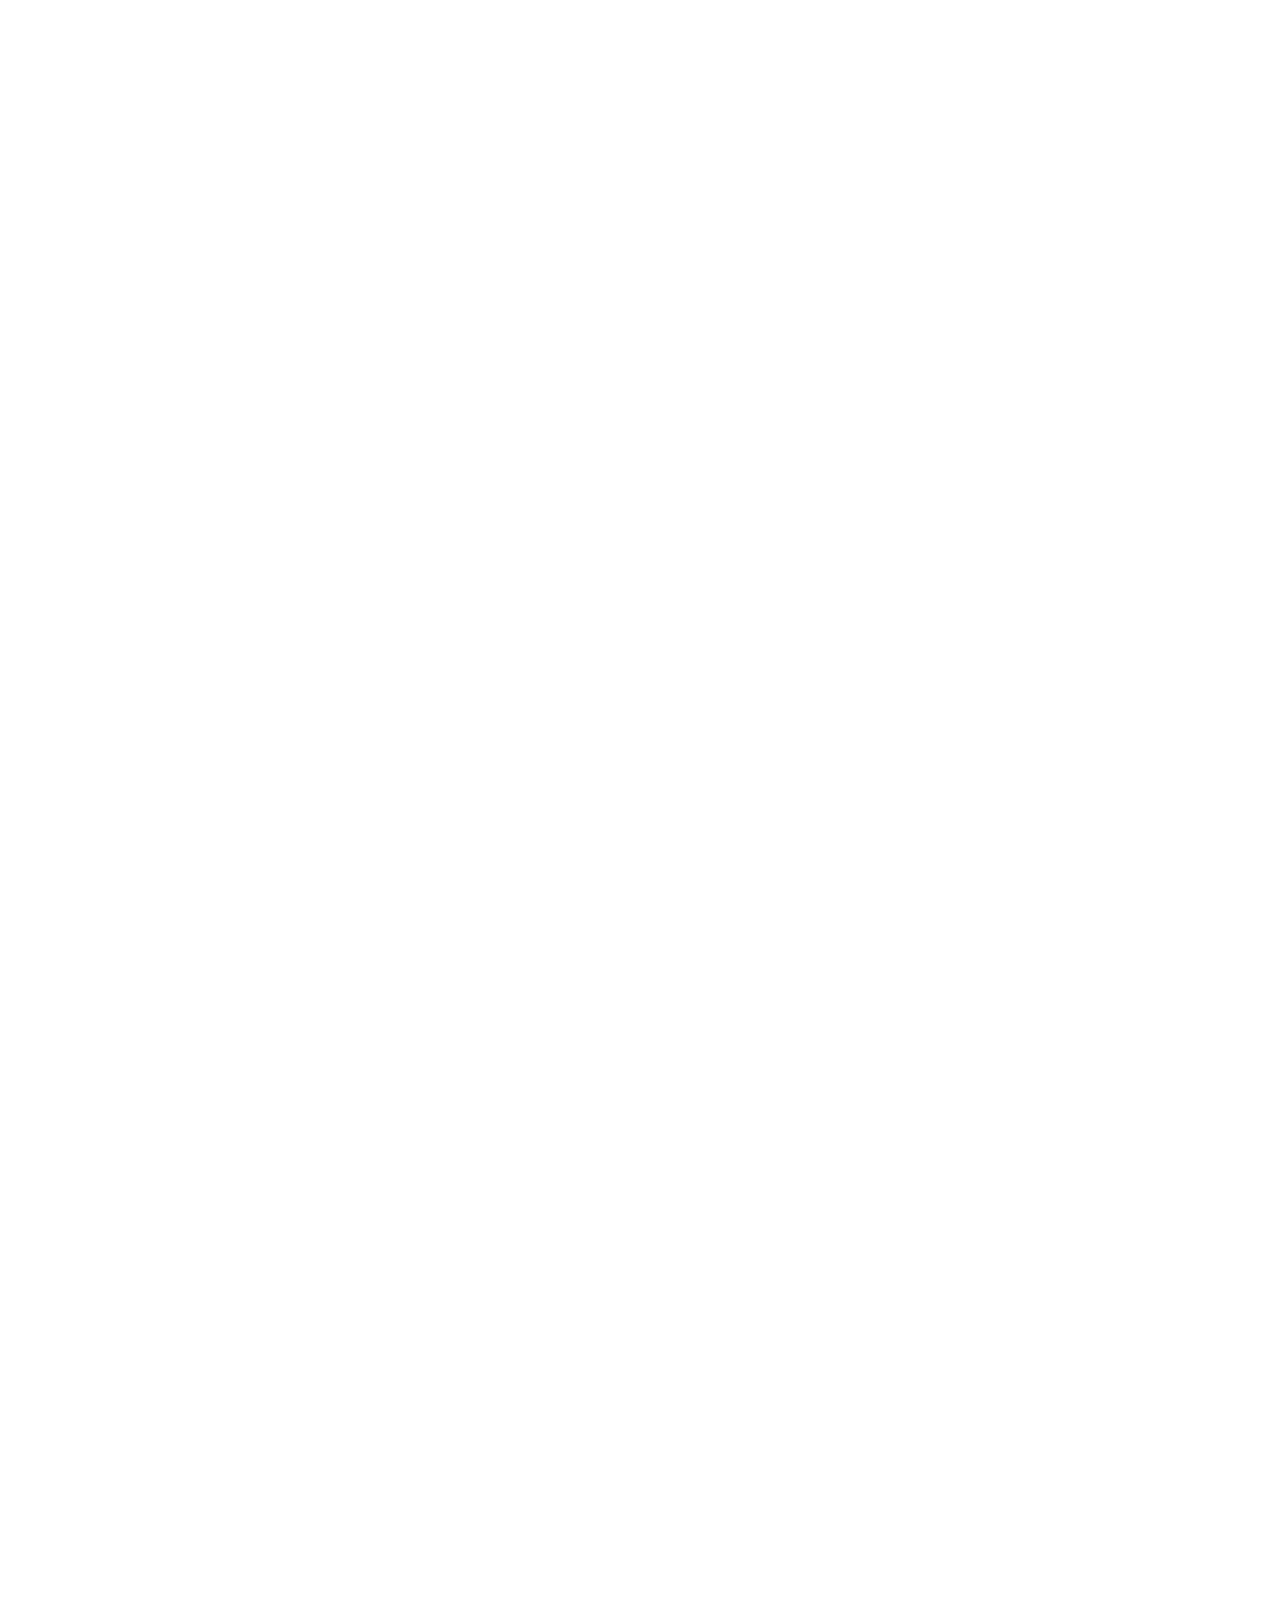
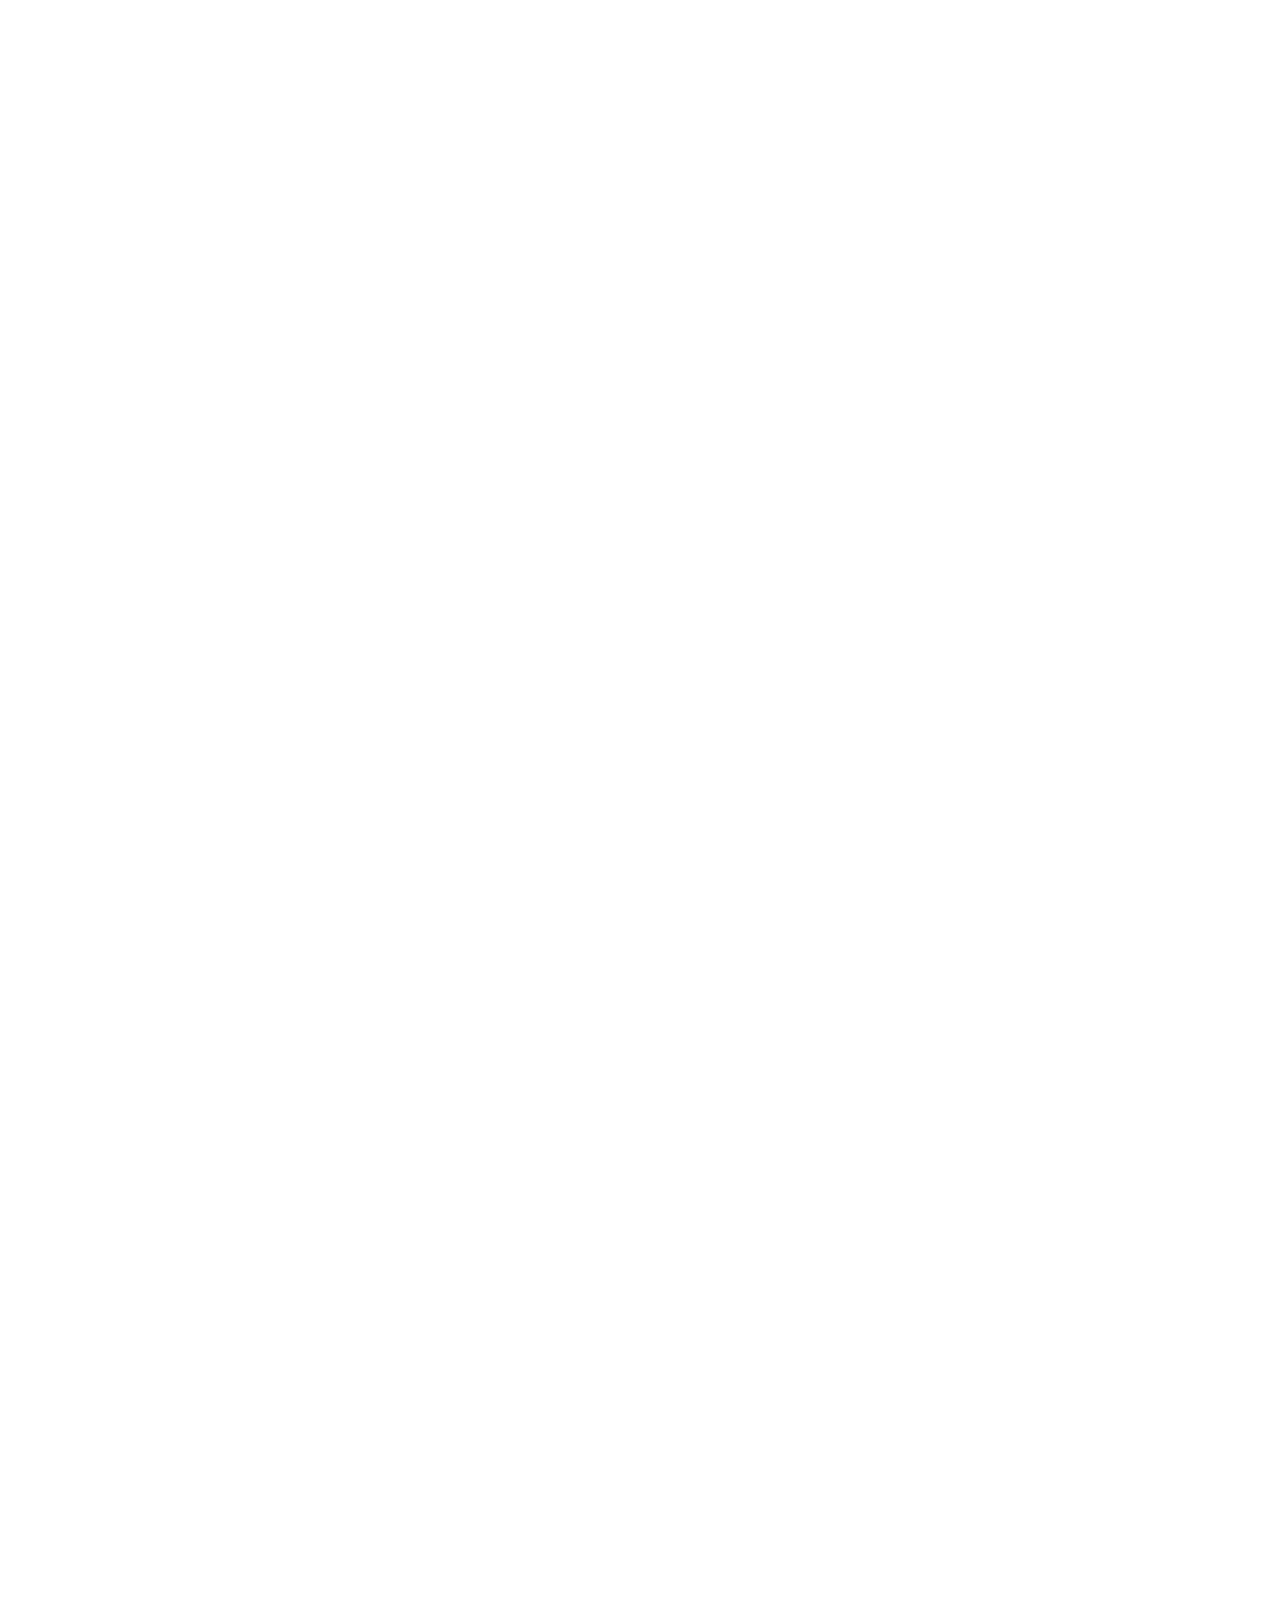
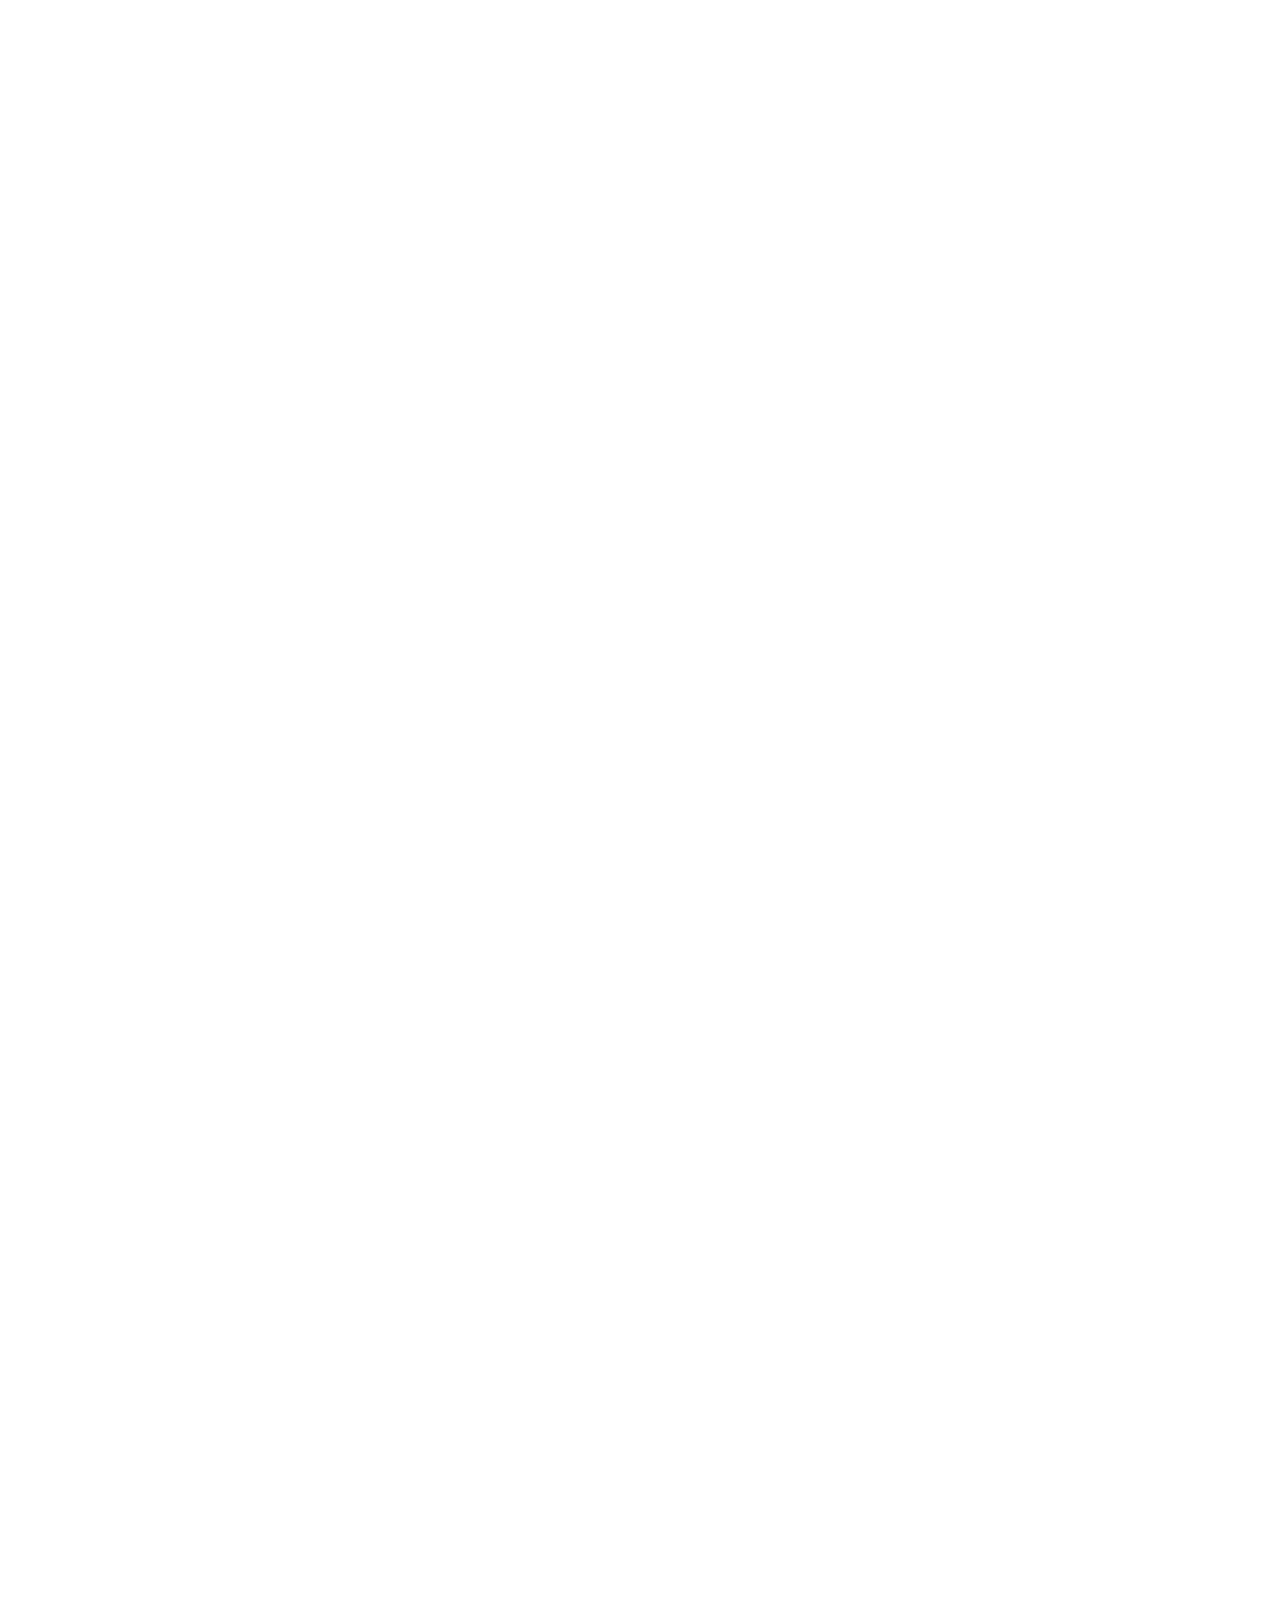
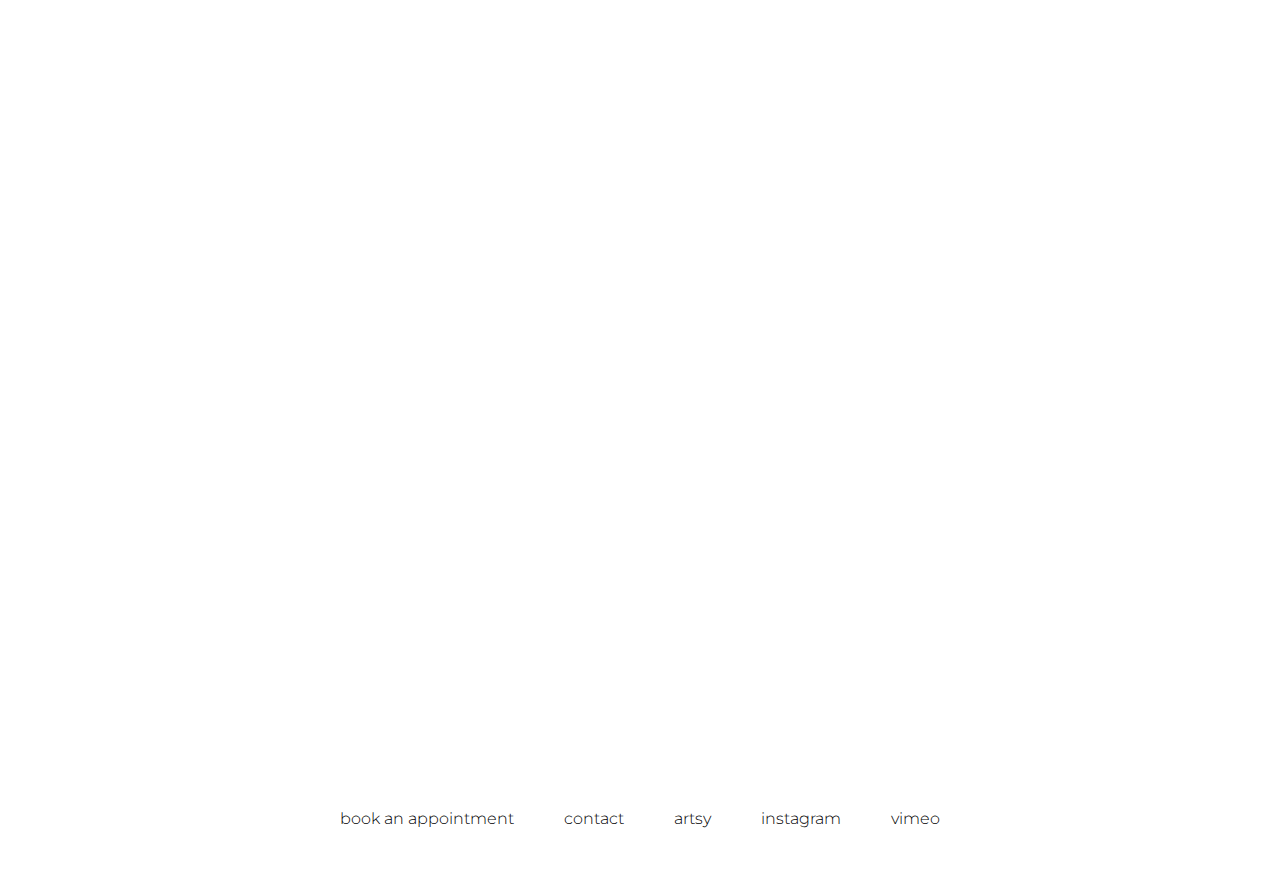
==== commit f9a2dc4c: "2023.09.04.02" ====
--- a/index.html
+++ b/index.html
@@ -406,7 +406,7 @@
                         </div>
                         <div class="textbox">
                             <h4>
-                                스페이스K 미술관 요가 <br>
+                                Epoch.P 미술관 요가 <br>
                                 Museum Yoga
                             </h4>
                             <span>2023.07.23 - 2023.10.08</span>
@@ -421,8 +421,8 @@
                         </div>
                         <div class="textbox">
                             <h4>
-                                작가x큐레이터 대화 - 제이디 차 x 이장욱(수석 큐레이터) <br>
-                                Artist's Conversations - Zadie Xa x Jang-Uk Lee
+                               위 페인트<br>
+                                We Paint
                             </h4>
                             <span>2023.09.05 - 2023.09.05</span>
                         </div>
--- a/css/pr3.css
+++ b/css/pr3.css
@@ -513,7 +513,7 @@
 
     #section2 .imgbox {
         width: 100%;
-        height: 82%;
+        height: 100%;
         overflow: hidden;
         position: relative;
         margin-bottom: 3%;
@@ -1041,7 +1041,7 @@
 
     #section2 .imgbox {
         width: 100%;
-        height: 82%;
+        height: 100%;
         overflow: hidden;
         position: relative;
         margin-bottom: 3%;
@@ -1567,7 +1567,7 @@
 
     #section2 .imgbox {
         width: 100%;
-        height: 82%;
+        height: 100%;
         overflow: hidden;
         position: relative;
         margin-bottom: 3%;
@@ -2098,7 +2098,7 @@
 
     #section2 .imgbox {
         width: 100%;
-        height: 82%;
+        height: 100%;;
         overflow: hidden;
         position: relative;
         margin-bottom: 3%;
@@ -2616,7 +2616,7 @@
 
     #section2 .imgbox {
         width: 100%;
-        height: 82%;
+        height: 100%;
         overflow: hidden;
         position: relative;
         margin-bottom: 3%;
